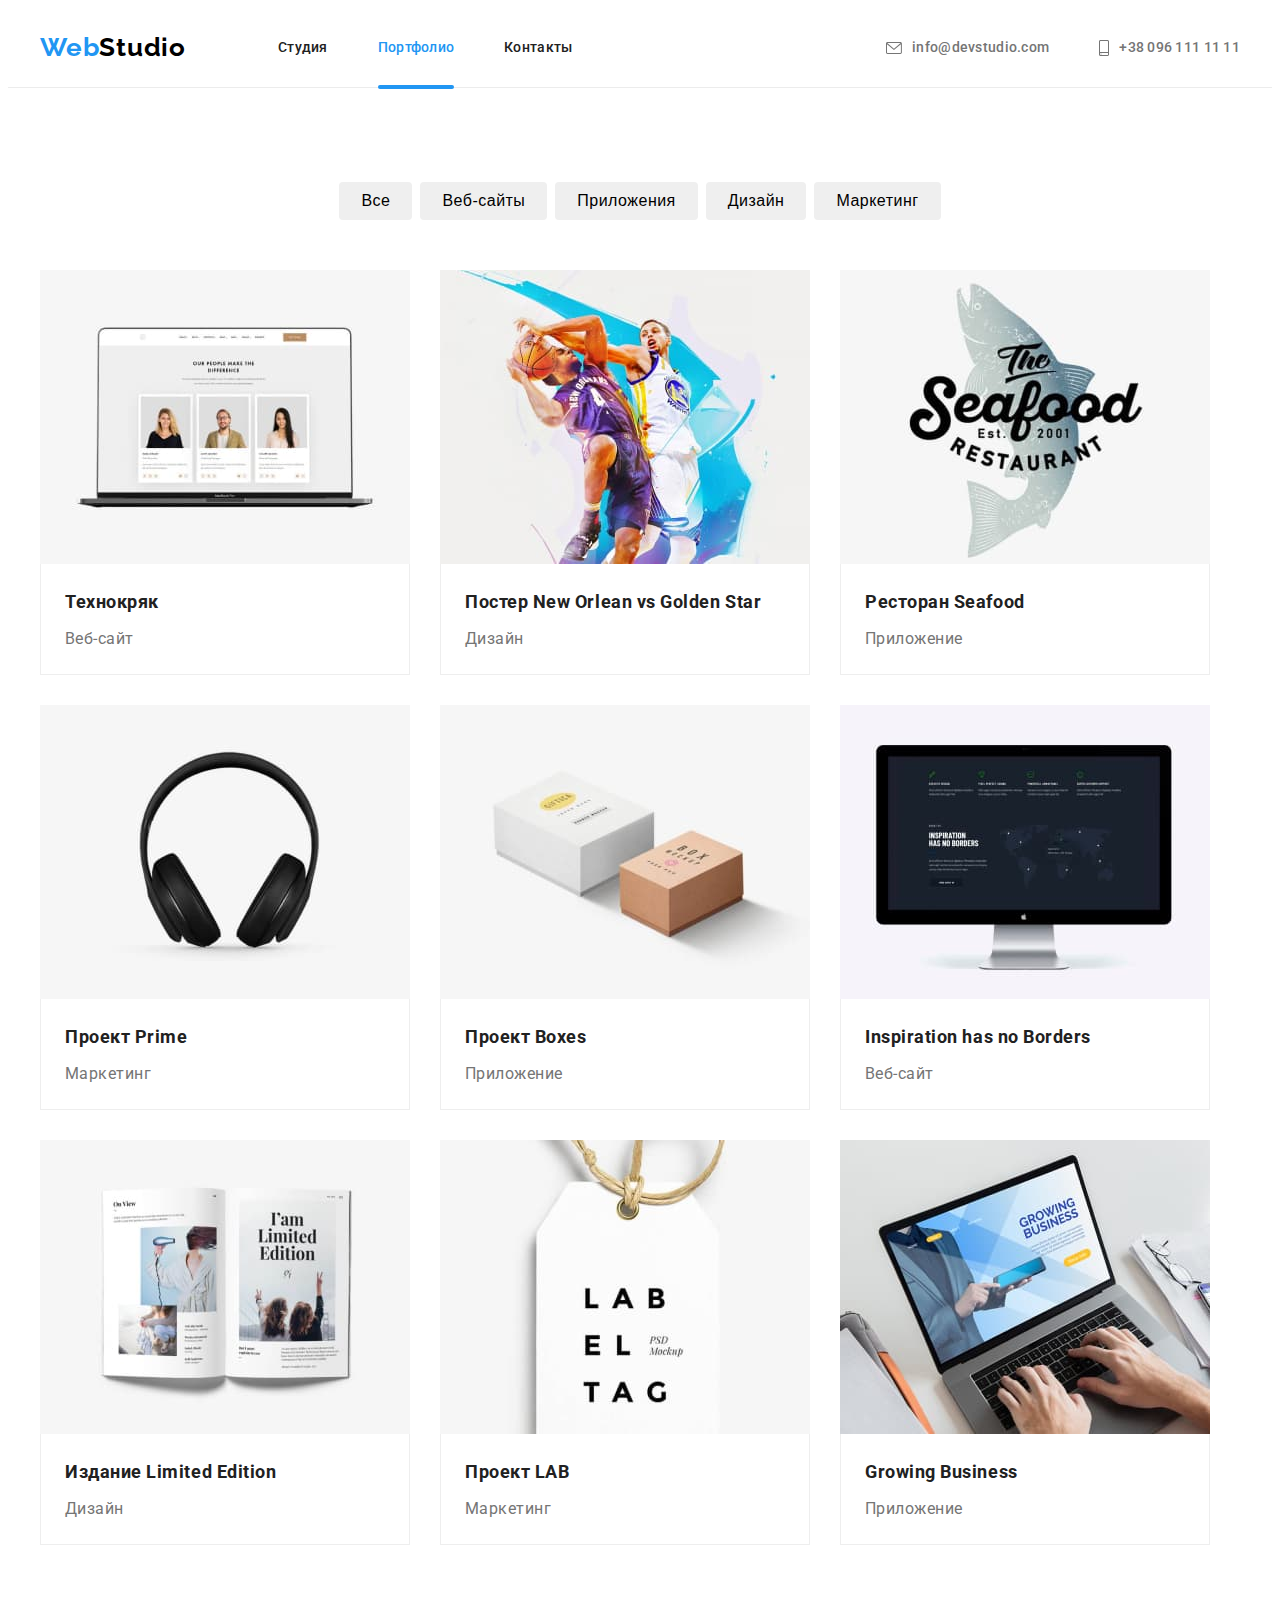
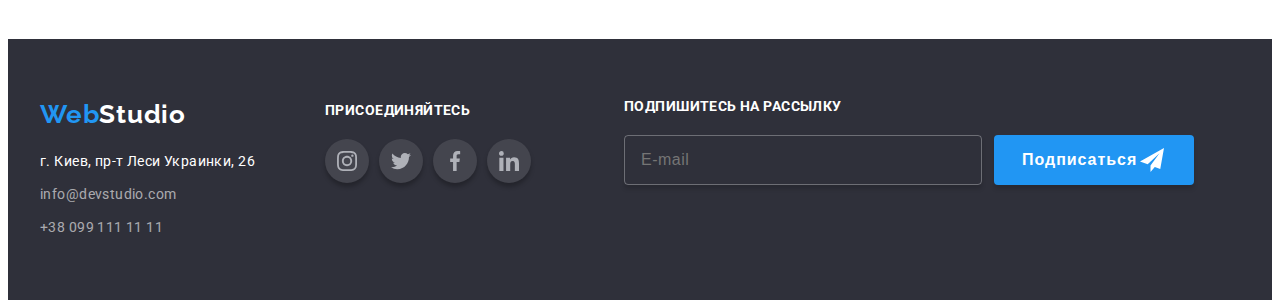
==== portfolio.html @ c4919b87 "copy all from 6 to 7 hw" ====
<!DOCTYPE html>
<html lang="ru">
  <head>
    <meta charset="UTF-8" />
    <meta http-equiv="X-UA-Compatible" content="IE=edge" />
    <meta name="viewport" content="width=device-width, initial-scale=1.0" />
    <title>Document</title>
    <!-- Подключение нормалайза -->
    <link
      rel="stylesheet"
      href="https://cdnjs.cloudflare.com/ajax/libs/modern-normalize/1.0.0/modern-normalize.min.css"
      integrity="sha512-ISS7cAi1PEhQ8jnbJpJZMd29NlhNj4AWYyLOSp2CE/CsHxTCu+r+t0D2yoJudVrd0/8fTVPUVDzY5Tvli75u/g=="
      crossorigin="anonymous"
    />
    <!-- Подключение шрифтов с гугла -->
    <link rel="preconnect" href="https://fonts.gstatic.com" />
    <link
      href="https://fonts.googleapis.com/css2?family=Raleway:wght@700&family=Roboto:wght@400;500;700;900&display=swap"
      rel="stylesheet"
    />
    <!-- подключаем свои стили -->
    <link rel="stylesheet" href="css/styles.css" />
  </head>
  <body>
    <!-- Шапка -->
    <header class="header">
      <!--Главная навигация-->
      <div class="main-navigation container no-padding">
        <nav class="main-nav">
          <a href="./index.html" class="logo nav-logo">
            Web<span class="accent-logo-top">Studio</span></a
          >
          <ul class="site-nav list">
            <li class="site-nav-item">
              <a href="./index.html" class="link">Студия</a>
            </li>
            <li class="site-nav-item">
              <a href="./portfolio.html" class="link current">Портфолио</a>
            </li>
            <li class="site-nav-item">
              <a href="" class="link">Контакты</a>
            </li>
          </ul>
        </nav>
        <!--Контакты-->
        <ul class="site-nav list contacts">
          <li class="site-nav-item">
            <a class="link" href="mailto:info@devstudio.com">
              <svg class="icon-contacts" width="16" height="12">
                <use href="./images/icons.svg#icon-envelope"></use>
              </svg>
              info@devstudio.com</a
            >
          </li>
          <li class="site-nav-item">
            <a class="link" href="tel:+380961111111">
              <svg class="icon-contacts" width="10" height="16">
                <use href="./images/icons.svg#icon-smartphone"></use>
              </svg>
              +38 096 111 11 11</a
            >
          </li>
        </ul>
      </div>
    </header>

    <!-- Main Портфолио -->
    <main>
      <section class="section">
        <div class="container">
          <h1 class="portfolio-title visually-hidden">Портфолио</h1>

          <!-- Кнопки фильтров -->
          <ul class="filters">
            <li class="filter-item">
              <button type="button" class="button">Все</button>
            </li>
            <li class="filter-item">
              <button type="button" class="button">Веб-сайты</button>
            </li>
            <li class="filter-item">
              <button type="button" class="button">Приложения</button>
            </li>
            <li class="filter-item">
              <button type="button" class="button">Дизайн</button>
            </li>
            <li class="filter-item">
              <button type="button" class="button">Маркетинг</button>
            </li>
          </ul>

          <!-- Плитки с карточками -->
          <ul class="cards">
            <!-- Карточка Технокряк -->
            <li class="card">
              <a class="card-link" href="">
                <div class="card-thumb">
                  <img
                    class="card-image"
                    src="./images/project01.jpg"
                    alt="Технокряк"
                    width="370"
                    height="294"
                  />
                  <div class="card-overlay">
                    <p class="card-overlay-text">
                      Технокряк это современная площадка распространения
                      коронавируса. Компании используют эту платформу для
                      цифрового шпионажа и атак на защищённые сервера
                      конкурентов.
                    </p>
                  </div>
                </div>
                <div class="card-blank">
                  <h2 class="card-name">Технокряк</h2>
                  <p class="card-text">Веб-сайт</p>
                </div>
              </a>
            </li>

            <!-- Карточка Постер New Orlean vs Golden Star -->
            <li class="card">
              <a class="card-link" href="">
                <div class="card-thumb">
                  <img
                    class="card-image"
                    src="./images/project02.jpg"
                    alt="Постер New Orlean vs Golden Star"
                    width="370"
                    height="294"
                  />
                  <div class="card-overlay">
                    <p class="card-overlay-text">
                      Технокряк это современная площадка распространения
                      коронавируса. Компании используют эту платформу для
                      цифрового шпионажа и атак на защищённые сервера
                      конкурентов.
                    </p>
                  </div>
                </div>
                <div class="card-blank">
                  <h2 class="card-name">Постер New Orlean vs Golden Star</h2>
                  <p class="card-text">Дизайн</p>
                </div>
              </a>
            </li>

            <!-- Карточка Ресторан Seafood -->
            <li class="card">
              <a class="card-link" href="">
                <div class="card-thumb">
                  <img
                    class="card-image"
                    src="./images/project03.jpg"
                    alt="Ресторан Seafood"
                    width="370"
                    height="294"
                  />
                  <div class="card-overlay">
                    <p class="card-overlay-text">
                      Технокряк это современная площадка распространения
                      коронавируса. Компании используют эту платформу для
                      цифрового шпионажа и атак на защищённые сервера
                      конкурентов.
                    </p>
                  </div>
                </div>
                <div class="card-blank">
                  <h2 class="card-name">Ресторан Seafood</h2>
                  <p class="card-text">Приложение</p>
                </div>
              </a>
            </li>

            <!-- Карточка Проект Prime -->
            <li class="card">
              <a class="card-link" href="">
                <div class="card-thumb">
                  <img
                    class="card-image"
                    src="./images/project04.jpg"
                    alt="Проект Prime"
                    width="370"
                    height="294"
                  />
                  <div class="card-overlay">
                    <p class="card-overlay-text">
                      Технокряк это современная площадка распространения
                      коронавируса. Компании используют эту платформу для
                      цифрового шпионажа и атак на защищённые сервера
                      конкурентов.
                    </p>
                  </div>
                </div>
                <div class="card-blank">
                  <h2 class="card-name">Проект Prime</h2>
                  <p class="card-text">Маркетинг</p>
                </div>
              </a>
            </li>

            <!-- Карточка Проект Boxes -->
            <li class="card">
              <a class="card-link" href="">
                <div class="card-thumb">
                  <img
                    class="card-image"
                    src="./images/project05.jpg"
                    alt="Проект Boxes"
                    width="370"
                    height="294"
                  />
                  <div class="card-overlay">
                    <p class="card-overlay-text">
                      Технокряк это современная площадка распространения
                      коронавируса. Компании используют эту платформу для
                      цифрового шпионажа и атак на защищённые сервера
                      конкурентов.
                    </p>
                  </div>
                </div>
                <div class="card-blank">
                  <h2 class="card-name">Проект Boxes</h2>
                  <p class="card-text">Приложение</p>
                </div>
              </a>
            </li>

            <!-- Карточка Надпись: У вдохновения нет границ -->
            <li class="card">
              <a class="card-link" href="">
                <div class="card-thumb">
                  <img
                    class="card-image"
                    src="./images/project06.jpg"
                    alt="Надпись: У вдохновения нет границ"
                    width="370"
                    height="294"
                  />
                  <div class="card-overlay">
                    <p class="card-overlay-text">
                      Технокряк это современная площадка распространения
                      коронавируса. Компании используют эту платформу для
                      цифрового шпионажа и атак на защищённые сервера
                      конкурентов.
                    </p>
                  </div>
                </div>
                <div class="card-blank">
                  <h2 class="card-name">Inspiration has no Borders</h2>
                  <p class="card-text">Веб-сайт</p>
                </div>
              </a>
            </li>

            <!-- Карточка Издание Limited Edition -->
            <li class="card">
              <a class="card-link" href="">
                <div class="card-thumb">
                  <img
                    class="card-image"
                    src="./images/project07.jpg"
                    alt="Издание Limited Edition"
                    width="370"
                    height="294"
                  />
                  <div class="card-overlay">
                    <p class="card-overlay-text">
                      Технокряк это современная площадка распространения
                      коронавируса. Компании используют эту платформу для
                      цифрового шпионажа и атак на защищённые сервера
                      конкурентов.
                    </p>
                  </div>
                </div>
                <div class="card-blank">
                  <h2 class="card-name">Издание Limited Edition</h2>
                  <p class="card-text">Дизайн</p>
                </div>
              </a>
            </li>

            <!-- Карточка Проект LAB -->
            <li class="card">
              <a class="card-link" href="">
                <div class="card-thumb">
                  <img
                    class="card-image"
                    src="./images/project08.jpg"
                    alt="Проект LAB"
                    width="370"
                    height="294"
                  />
                  <div class="card-overlay">
                    <p class="card-overlay-text">
                      Технокряк это современная площадка распространения
                      коронавируса. Компании используют эту платформу для
                      цифрового шпионажа и атак на защищённые сервера
                      конкурентов.
                    </p>
                  </div>
                </div>
                <div class="card-blank">
                  <h2 class="card-name">Проект LAB</h2>
                  <p class="card-text">Маркетинг</p>
                </div>
              </a>
            </li>

            <!-- Карточка Надпись: Растущий бизнес -->
            <li class="card">
              <a class="card-link" href="">
                <div class="card-thumb">
                  <img
                    class="card-image"
                    src="./images/project09.jpg"
                    alt="Надпись: Растущий бизнес"
                    width="370"
                    height="294"
                  />
                  <div class="card-overlay">
                    <p class="card-overlay-text">
                      Технокряк это современная площадка распространения
                      коронавируса. Компании используют эту платформу для
                      цифрового шпионажа и атак на защищённые сервера
                      конкурентов.
                    </p>
                  </div>
                </div>
                <div class="card-blank">
                  <h2 class="card-name">Growing Business</h2>
                  <p class="card-text">Приложение</p>
                </div>
              </a>
            </li>
          </ul>
        </div>
      </section>
    </main>

    <!--Подвал-->
    <footer class="footer">
      <div class="footer-container container">
        <!-- Левая часть футера -->
        <div class="address-container">
          <a class="logo footer-logo" href="./index.html">
            Web<span class="accent-logo-bot">Studio</span></a
          >
          <address class="address">
            <p class="address-text">г. Киев, пр-т Леси Украинки, 26</p>
            <ul class="address-nav list">
              <li class="address-nav-item">
                <a class="link" href="mailto:info@devstudio.com"
                  >info@devstudio.com</a
                >
              </li>
              <li class="address-nav-item">
                <a class="link" href="tel:+380991111111">+38 099 111 11 11</a>
              </li>
            </ul>
          </address>
        </div>

        <!-- Присоеденийтесь -->
        <div class="join-container">
          <b class="join-text">присоединяйтесь</b>
          <ul class="join-list">
            <li class="join-item list">
              <a class="join-link link" href="#instagram">
                <svg class="icon-join" width="20" height="20">
                  <use href="./images/icons.svg#icon-instagram"></use>
                </svg>
              </a>
            </li>
            <li class="join-item list">
              <a class="join-link link" href="#twitter">
                <svg class="icon-join" width="20" height="20">
                  <use href="./images/icons.svg#icon-twitter"></use>
                </svg>
              </a>
            </li>
            <li class="join-item list">
              <a class="join-link link" href="#facebook">
                <svg class="icon-join" width="20" height="20">
                  <use href="./images/icons.svg#icon-facebook"></use>
                </svg>
              </a>
            </li>
            <li class="join-item list">
              <a class="join-link link" href="#linkedin">
                <svg class="icon-join" width="20" height="20">
                  <use href="./images/icons.svg#icon-linkedin"></use>
                </svg>
              </a>
            </li>
          </ul>
        </div>

        <!-- Правая часть футера -->
        <div class="subscription-container">
          <!-- <p class="subscription-text">Подпишитесь на рассылку</p> -->
          <form class="subscription-form" action="#" autocomplete="off">
            <label for="mail" class="subscription-label"
              >Подпишитесь на рассылку</label
            >
            <input
              class="subscription-input"
              type="email"
              name="mail"
              id="mail"
              placeholder="E-mail"
              required
            />
            <button class="button subscription-button" type="submit">
              Подписаться
              <svg class="icon-send" width="24" height="24">
                <use href="./images/icons.svg#icon-send"></use>
              </svg>
            </button>
          </form>
        </div>
      </div>
    </footer>

    <!-- Java Scripts -->
    <script src="./js/modal.js"></script>
  </body>
</html>
---- css/styles.css ----
/* ============================== Правила ============================== */
:root {
  --header-color: #ececec;
  --footer-color: #2f303a;
  --primary-text-color: #757575;
  --secondary-text-color: #212121;
  --third-text-color: #ffffff;
  --button-white-color: #eeeeee;
  /* Borders */
  --card-border-color: #eeeeee;
  --modal-border-color: rgba(0, 0, 0, 0.1);
  /* Accents */
  --main-accent-color: #2196f3;
  --secondary-accent-color: #188ce8;
  /* BackGrounds */
  --primary-bg-color: #e5e5e5;
  --secondary-bg-color: #f5f4fa;
  --banner-bg-color: #c4c4c4;
  --social-bg-color: rgba(255, 255, 255, 0.1);
  --card-bg-color: rgba(47, 48, 58, 0.8);
  --card-portfolio-bg-color: rgba(33, 150, 243, 0.9);
  --backdrop-color: rgba(0, 0, 0, 0.2);
  /* Named Colors */
  --black-color: #000000;
  --address-color: rgba(255, 255, 255, 0.6);
  --primary-icon-color: #afb1b8;
  /* Gradient Colors */
  --start-color: rgba(47, 48, 58, 0.4);
  --end-color: rgba(47, 48, 58, 0.4);
  /* Shadow Colors */
  --shadow-primary: 0px 3px 1px rgba(0, 0, 0, 0.1),
    0px 1px 2px rgba(0, 0, 0, 0.08), 0px 2px 2px rgba(0, 0, 0, 0.12);
  --shadow-secondary: 0px 1px 3px rgba(0, 0, 0, 0.12),
    0px 1px 1px rgba(0, 0, 0, 0.14), 0px 2px 1px rgba(0, 0, 0, 0.2);
  --shadow-third: 0px 4px 4px rgba(0, 0, 0, 0.25);
}

/* ============================== HTML ============================== */

.header {
  padding-top: 24px;
  padding-bottom: 24px;
  border-bottom: 1px solid var(--header-color);
}

.footer {
  background-color: var(--footer-color);
}

/* Скрыть заголовок */
.visually-hidden {
  position: absolute;
  width: 1px;
  height: 1px;
  margin: -1px;
  border: 0;
  padding: 0;

  white-space: nowrap;
  clip-path: inset(100%);
  clip: rect(0 0 0 0);
  overflow: hidden;
}
/* ============================== INDEX START ============================== */
/* ============================== Body ============================== */
/* ====================== Правила для всей страницы ====================== */
body {
  color: var(--primary-text-color);

  font-family: 'roboto', sans-serif;
  font-weight: 400;
  font-size: 14px;
  line-height: 1.71;
  letter-spacing: 0.03em;
}

/* Картинки: делаем блоковыми + убирает пространство под картинкой */
img {
  display: block;
  max-width: 100%;
  height: auto;
}

/* убираем подчеркивание и убираем правый отступ у всех ссылок */
a {
  text-decoration: none;
  display: inline-block;
}

/* убираем точку, margin и padding y всех списках */
ul {
  list-style-type: none;
  margin: 0;
  padding: 0;
}

/* Контейнер секции Section */
.section {
  padding-top: 94px;
  padding-bottom: 94px;
}

/* Контейнер Div  */
.container {
  width: 1200px;
  margin: 0 auto;
  padding-left: 15px;
  padding-right: 15px;
}

/* Убрать вертикальный паддинг */
.container.no-padding {
  padding-top: 0;
  padding-bottom: 0;
}
/* =================================== HEADER START =================================== */
/* ============================== Главная навигация ============================== */
/* Контейнер главной навигации */
.main-navigation {
  display: flex;
  align-items: center;
}
/* <NAV> Контейнер Навигации по Страницам = Хедера */
.main-nav {
  display: flex;
  align-items: center;
}
/* <UL> Список Навигации по Страницам = Хедера */
.site-nav {
  display: flex;
  align-items: center;
}
/* <LI> Пункт навигации */
.site-nav-item {
  position: relative;
}
.site-nav-item:not(:last-child) {
  margin-right: 50px;
}
/*  Полоска Текущей Странички - Стаитическая */
.link.current::after {
  position: absolute;
  content: '';
  width: 100%;
  height: 4px;
  top: 49px;
  left: 0;

  border-radius: 2px;
  background: var(--main-accent-color);
}
/* <A> Логотип */
.logo {
  width: 145px;
  height: 31px;

  font-family: 'raleway', sans-serif;
  font-style: normal;
  font-weight: 700;
  font-size: 26px;
  line-height: 1.19;
  letter-spacing: 0.03em;

  color: var(--main-accent-color);
}
.nav-logo {
  margin-right: 93px;
}
/* <SPAN> Цвет Лого в Хедере*/
.accent-logo-top {
  color: #000000;
}
/* <UL> Список Контактов = Ховер/Фокус */
.site-nav.list:hover,
.site-nav.list:focus {
  color: var(--main-accent-color);
}
/* <A> Навигация по страницам */
.site-nav .link {
  font-weight: 500;
  font-size: 14px;
  line-height: 1.14;
  letter-spacing: 0.02em;

  color: var(--secondary-text-color);

  transition: color 250ms cubic-bezier(0.4, 0, 0.2, 1);
}
.site-nav .link:hover,
.site-nav .link:focus {
  color: var(--main-accent-color);
}
/* <CURRENT> Текущая Страница */
.site-nav .link.current {
  color: var(--main-accent-color);
}
/* ========== Контакты ========== */
.contacts {
  margin-left: auto;
}
/* <A> Ссылка в Контактах Хедера */
.contacts .link {
  display: flex;
  align-items: center;
  margin-left: auto;

  height: 16px;
  color: var(--primary-text-color);
}
/* <SVG> Контакты-иконки (Телефон и Конверт) */
.icon-contacts {
  fill: currentColor;
  margin-right: 10px;

  transform: rotateZ(0deg);

  transition: transform 1250ms cubic-bezier(0.4, 0, 0.2, 1);
}
/* <A:hover>--><SVG> Анимация иконок Конверта и Мобилки */
.link:hover .icon-contacts,
.link:focus .icon-contacts {
  transform: rotateZ(360deg);
}
/* =================================== HEADER END =================================== */
/* ============================== Баннер (Герой) START ============================== */
/* <SECTION> Контейнер ВСЕЙ Секции Герой */
.hero {
  max-width: 1600px;
  min-height: 600px;
  margin: 0 auto;
  padding-top: 200px;
  padding-bottom: 200px;
  background-image: linear-gradient(90deg, var(--start-color), var(--end-color)),
    url('../images/bg-hero.jpg');
  background-repeat: no-repeat;
  background-position: center;
  background-size: cover;
  text-align: center;
  background-color: var(--banner-bg-color);
  /* background: rgb(47, 48, 68); */
}
/* <H1> Заголовок Секции */
.hero-title {
  margin: 0 auto 30px;
  max-width: 696px;

  font-weight: 900;
  font-size: 44px;
  line-height: 1.36;
  letter-spacing: 0.06em;
  text-transform: uppercase;
  color: var(--third-text-color);
}
/* <BUTTON> Кнопка Секции Герой */
.hero-button {
  cursor: pointer;
  padding: 10px 32px;
  min-width: 200px;
  height: 50px;

  font-weight: 700;
  font-size: 16px;
  line-height: 1.87;
  letter-spacing: 0.06em;
  border-radius: 4px;
  border-color: transparent;
  color: var(--third-text-color);
  background-color: var(--main-accent-color);

  transition: color 250ms cubic-bezier(0.4, 0, 0.2, 1),
    background-color 250ms cubic-bezier(0.4, 0, 0.2, 1);
}
.hero-button:hover,
.hero-button:focus {
  color: var(--third-text-color);
  background-color: var(--secondary-accent-color);
}
/* ============================== Баннер (Герой) END ============================== */
/* ============================== Особенности START ============================== */
/* <SECTION> Контейнер ВСЕЙ секции "Особености" */
.features {
  padding-top: 94px;
}
/* <UL> Список Особеностей */
.features-list {
  display: flex;
}
/* <LI> Пункт Особености */
.features-item {
  width: 270px;
}
.features-item:not(:last-child) {
  margin-right: 30px;
}
/* <H3> Заголовок Особености */
.title {
  margin-top: 0;
  margin-bottom: 10px;

  color: var(--secondary-text-color);
  font-weight: 700;
  font-size: 14px;
  line-height: 1.14;
  text-transform: uppercase;
}
/* <P> Текст Особености */
.title-text {
  margin-top: 0;
  margin-bottom: 0;

  font-weight: 400;
  color: var(--primary-text-color);
}
/* <DIV> Контейнер иконок в списках */
.features-thumb {
  display: flex;
  align-items: center;
  justify-content: center;
  width: 100%;
  height: 120px;
  margin-bottom: 30px;
  border-radius: 4px;
  background-color: var(--secondary-bg-color);
}
/* <SVG> Иконки в списках */
.features-icon {
  fill: currentColor;
  width: 70px;
  height: 70px;
}
/* ============================== Особенности END ============================== */
/* ============================== Чем мы занимаемся START ============================== */
/* <SECTION> Контейнер ВСЕЙ секции */
.section.works {
  padding-top: 0;
}
/* <H2> Заголовок "Чем мы занимаемся" */
.section-title {
  margin-top: 0;
  margin-bottom: 50px;

  color: var(--secondary-text-color);
  font-weight: 700;
  font-size: 36px;
  line-height: 1.16;
  text-align: center;
}
/* <UL> Список Иконок */
.works-list {
  display: flex;
  justify-content: center;
  justify-content: space-between;
}
/*  =============== Карточки Оверлей START =============== */
/* <LI> Список иконок */
.works-item {
  position: relative;
}
/* <DIV> Контейнер для надписи поверх иконки */
.works-item-thumb {
  display: flex;
  align-items: center;
  justify-content: center;

  position: absolute;
  bottom: 0;
  left: 0;
  width: 100%;
  padding: 27px;

  background: var(--card-bg-color);
}
/* <P> Текст Оверлея */
.works-item-img-text {
  margin: 0;
  font-weight: 700;
  line-height: 1.14;
  text-transform: uppercase;
  color: var(--third-text-color);
}
/*  =============== Карточки Оверлей END ===============  */
/* ============================== Чем мы занимаемся END============================== */
/* ============================== Наша команда START ============================== */
/* <SECTION> Контейнер Всей секции Наша Команда */
.section.team {
  background-color: var(--secondary-bg-color);
}
/* <UL> Список Сотрудников Камнды */
.team-list {
  display: flex;
  color: var(--secondary-text-color);
}
/* <LI> Сотрудник Команды*/
.team-item:not(:last-child) {
  margin-right: 30px;
}
.team-item {
  padding-bottom: 30px;

  border-radius: 0px 0px 4px 4px;
  box-shadow: var(--shadow-primary);
  background: var(--third-text-color);
}
/* <DIV> Контейнер Низа карточки */
.team-list-title {
  padding: 30px 32px 16px 32px;
}
/* <H3> Название Сотрудника */
.team-list-name {
  margin-top: 0;
  margin-bottom: 10px;
  font-weight: 500;
  font-size: 16px;
  line-height: 1.18;
  text-align: center;
}
/* <P> Должность Сотрудника */
.team-list-job {
  margin: 0;

  font-weight: 400;
  font-size: 16px;
  line-height: 1.18;
  text-align: center;
  color: var(--primary-text-color);
}
/* =============== Список социальных сетей в карточках =============== */
/* <A> Ссылка Сотрудника Команды */
.team-link {
  display: flex;
  width: 44px;
  height: 44px;
  border-radius: 50%;
  justify-content: center;
  align-items: center;
  color: var(--primary-icon-color);

  transform: rotateZ(0deg);

  transition: color 250ms cubic-bezier(0.4, 0, 0.2, 1),
    background-color 250ms cubic-bezier(0.4, 0, 0.2, 1),
    transform 1250ms cubic-bezier(0.4, 0, 0.2, 1);
}
/* <UL> Список на соцмальные сети в карточке Сотрудника Команды */
.team-list-socials {
  display: flex;
  padding-right: 32px;
  padding-left: 32px;
}
.team-item-social:not(:last-child) {
  width: calc((100% - 3 * 10px) / 4);
  margin-right: 10px;
}
/* <SVG> Иконка соцмальные сети в карточке Сотрудника Команды */
.icon-team {
  fill: currentColor;
}
/* <A> Ссылка соцмальной сети в карточке Сотрудника Команды */
.team-link:hover,
.team-link:focus {
  color: var(--third-text-color);
  background-color: var(--main-accent-color);
  transform: rotateZ(360deg);
}
/* ============================== Наша команда END ============================== */
/* ============================== Постоянные клиенты START ============================== */
/* <UL> Список Клиентов */
.clients-list {
  display: flex;
}
/* <LI> Клиенты */
.client-item {
  width: calc((100% - 5 * 30px) / 6);
}
.client-item:not(:last-child) {
  margin-right: 30px;
}
/* <A> Размери ссылки для "Постоянные клиенты" */
.link-client {
  display: flex;
  justify-content: center;
  align-items: center;
  height: 92px;
  border: 1px solid var(--primary-icon-color);
  border-radius: 4px;
  color: var(--primary-icon-color);

  transform: rotateY(0deg);

  transition: color 250ms cubic-bezier(0.4, 0, 0.2, 1),
    border-color 250ms cubic-bezier(0.4, 0, 0.2, 1),
    transform 1000ms cubic-bezier(0.4, 0, 0.2, 1);
}
/* <A> Ховер и фокус на ссылку (иконку и рамку) */
.link-client:hover,
.link-client:focus {
  border-color: var(--main-accent-color);
  color: var(--main-accent-color);
  transform: rotateY(360deg);
}
/* <SVG> Иконки клиентов наследование цвета */
.icon-company {
  fill: currentColor;
}
/* ============================== Постоянные клиенты END ============================== */
/* ============================== INDEX END ============================== */

/* ============================== PORTFOLIO START ============================== */
/* <UL> Список фильтров */
.filters {
  display: flex;
  justify-content: center;
  margin-top: 0;
  margin-bottom: 50px;
}
/* <LI> Фильтры */
.filter-item:not(:last-child) {
  margin-right: 8px;
}
/* <Button> Кнопки фильтров */
.button {
  border: none;
  border-radius: 4px;
  height: 38px;
  padding: 6px 22px;

  cursor: pointer;
  font-weight: 500;
  font-size: 16px;
  line-height: 1.62;
  text-align: center;
  letter-spacing: 0.03em;
  color: var(--black-color);

  transition: color 250ms cubic-bezier(0.4, 0, 0.2, 1),
    background-color 250ms cubic-bezier(0.4, 0, 0.2, 1),
    box-shadow 250ms cubic-bezier(0.4, 0, 0.2, 1);
}
.button:hover,
.button:focus {
  color: var(--third-text-color);
  background-color: var(--main-accent-color);
  box-shadow: var(--shadow-primary);
}
/* ========== Плитки с карточками START ========== */
/* <UL> Список Карточек */
.cards {
  display: flex;
  flex-wrap: wrap;
  margin-left: -30px;
  margin-top: -30px;
}
/* <LI> Карточки */
.card {
  flex-basis: calc((100% - 90px) / 3);
  margin-top: 30px;
  margin-left: 30px;

  max-width: 370px;
}
/* <A> Ссылка Карточек */
.card-link {
  display: block;
  padding-top: 0;
  transition: box-shadow 250ms cubic-bezier(0.4, 0, 0.2, 1);
}

.card-link:hover,
.card-link:focus {
  box-shadow: var(--shadow-secondary);
}
/* ========== Плитки с карточками END ========== */
/* ========== Карточки - Оверлей с Текстом START ========== */
/* <DIV> Контейнер для иконки и оверлея */
.card-thumb {
  position: relative;
  overflow: hidden;
}
/* <DIV> Контейнер Оверлея */
.card-overlay {
  position: absolute;
  top: 0;
  left: 0;
  width: 100%;
  height: 100%;

  background: var(--card-portfolio-bg-color);

  opacity: 0;

  transform: translateY(100%);
  transition: transform 250ms cubic-bezier(0.4, 0, 0.2, 1),
    opacity 250ms cubic-bezier(0.4, 0, 0.2, 1);
}
.card-link:hover .card-overlay,
.card-link:focus .card-overlay {
  transform: translateY(0);
  opacity: 1;
}
/* <P> Текст Оверлея */
.card-overlay-text {
  margin: 0;
  padding: 63px 24px;
  font-size: 18px;
  line-height: 1.56;
  color: var(--third-text-color);
  overflow: auto;
}

/* ========== Карточки - Оверлей с Текстом END ========== */
/* ========== Портфолио карточки - надпись по верху START ========== */
/* <DIV> Контейнер Низа Карточки */
.card-blank {
  padding: 20px 24px;

  border-bottom: 1px solid var(--card-border-color);
  border-left: 1px solid var(--card-border-color);
  border-right: 1px solid var(--card-border-color);
}
/* <H2> Название Карточки */
.card-name {
  margin-top: 0;
  margin-bottom: 4px;

  font-weight: 700;
  font-size: 18px;
  line-height: 2;
  letter-spacing: 0.03em;
  color: var(--secondary-text-color);
}
/* <P> Описание карточки */
.card-text {
  margin-top: 0;
  margin-bottom: 0;

  font-size: 16px;
  line-height: 1.87;
  letter-spacing: 0.03em;
  color: var(--primary-text-color);
}
/* ============================== PORTFOLIO END ============================== */
/* ============================== Подвал Footer START ============================== */
/* <FOOTER> */
.footer {
  display: flex;
  padding-top: 60px;
  padding-bottom: 60px;
}
/* <DIV> Контейнер ОБЩИЙ в Футере */
.footer-container {
  display: flex;
}
/* <A> Ссылка Логотипа в Футере */
.footer-logo {
  margin-top: 0;
  margin-bottom: 20px;
}

/* =============== Левая часть футера ================= */
/* <DIV> Контейнер Левой Части Футера */
.address-container {
  align-items: center;
  margin-right: 70px;
}
/* <SPAN> Цвет Акцента Лого в Футере */
.accent-logo-bot {
  color: var(--third-text-color);
}
/* <ADDRESS> Контейнер Контактов */
.address {
  font-style: normal;
}
/* <P> Текст Местоположения */
.address-text {
  margin-top: 0;
  margin-bottom: 9px;

  color: var(--third-text-color);
  font-weight: 400;
  font-size: 14px;
  line-height: 1.71;
  letter-spacing: 0.03em;
}
/* <LI> Контакт Футера */
.address-nav-item {
  margin-top: 0;
}
.address-nav-item:not(:last-child) {
  margin-bottom: 9px;
}
/* <A> Ссылки Контактов Футера */
.address-nav .link {
  color: var(--address-color);
  font-weight: 400;
  font-size: 14px;
  line-height: 1.71;
  letter-spacing: 0.03em;
  transition: color 250ms cubic-bezier(0.4, 0, 0.2, 1);
}
.address-nav .link:hover,
.address-nav .link:focus {
  color: var(--main-accent-color);
}

/* ========== Присоеденийтесь ========== */
/* <DIV> Контейнер ВСЕГО Футера */
.join-container {
  align-items: center;
  margin-right: 93px;
}
/* <b> Текст "Присоеденяйтесь" */
.join-text {
  display: inline-block;
  margin-bottom: 20px;
  font-weight: 700;
  line-height: 1.14;
  text-transform: uppercase;

  color: var(--third-text-color);
}
/* <UL> Список социальных сетей */
.join-list {
  display: flex;
}
/* <Li> социальная сеть */
.join-item {
  border-radius: 50%;
  /* outline: 1px solid red; */
}
.join-item:not(:last-child) {
  margin-right: 10px;
}
/* <A> Список социальных сетей в футере */
.join-link {
  display: flex;
  width: 44px;
  height: 44px;
  border-radius: 50%;
  justify-content: center;
  align-items: center;
  color: var(--primary-icon-color);
  background-color: var(--social-bg-color);
  box-shadow: var(--shadow-third);

  transform: rotateZ(0deg);

  transition: color 250ms cubic-bezier(0.4, 0, 0.2, 1),
    background-color 250ms cubic-bezier(0.4, 0, 0.2, 1),
    transform 1250ms cubic-bezier(0.4, 0, 0.2, 1);
}

.join-link:hover,
.join-link:focus {
  color: var(--third-text-color);
  background-color: var(--main-accent-color);
  transform: rotateZ(-360deg);
}
/* <SVG> Иконка социальной сети */
.icon-join {
  fill: currentColor;
}
/* ================= Правая часть футера =============== */
/* <DIV> Контейнер правой части футера */
.subscription-container {
  align-items: center;
}
/* <Form> */
.subscription-form {
  display: flex;
  justify-content: center;
  flex-direction: column;
  align-items: flex-start;
  position: relative;
}
/* <Label> */
.subscription-label {
  margin-bottom: 20px;
  font-weight: 700;
  font-size: 14px;
  line-height: 1.14;
  text-transform: uppercase;

  color: var(--third-text-color);
}
/* <Input> Поле "подписаться" */
.subscription-input {
  display: flex;
  align-items: center;
  width: 358px;
  height: 50px;
  margin-right: 12px;
  padding: 15px 16px;

  font-size: 16px;
  line-height: 1.25;
  letter-spacing: 0.03em;

  color: rgba(255, 255, 255, 0.6);
  background-color: transparent;
  border: 1px solid rgba(255, 255, 255, 0.3);
  box-sizing: border-box;
  box-shadow: 0px 4px 4px rgba(0, 0, 0, 0.15);
  border-radius: 4px;

  outline: none;

  transition: border-color 250ms cubic-bezier(0.4, 0, 0.2, 1);
}
.subscription-input:focus {
  border-color: var(--main-accent-color);
}
/* <Button> Кнопка "принятия спама" */
.subscription-button {
  position: absolute;
  bottom: 0;
  right: -200px;

  display: flex;
  align-items: center;
  justify-content: left;

  overflow: hidden;
  width: 200px;
  height: 50px;
  margin-bottom: 0;
  padding: 10px 28px;
  border: 0em;

  font-weight: 700;
  line-height: 1.87;
  letter-spacing: 0.06em;

  color: var(--third-text-color);
  background-color: var(--main-accent-color);
  box-shadow: 0px 4px 4px rgba(0, 0, 0, 0.15);

  transition: background-color 250ms cubic-bezier(0.4, 0, 0.2, 1);
}
.subscription-button:hover,
.subscription-button:focus {
  background-color: var(--secondary-accent-color);
}
/* <SVG & Use> Иконка */
.icon-send {
  position: absolute;
  right: 15%;
  top: 50%;
  fill: currentColor;

  transform: translateY(-50%);

  transition: transform 1250ms cubic-bezier(0.4, 0, 0.2, 1);
}
/* TEST */
.subscription-button:hover .icon-send,
.subscription-button:focus .icon-send {
  transform: translateY(-50%) rotateX(180deg);
}
/* ============================== Подвал Footer END ============================== */
/* ============================== Modal Window START ==============================  */
/* <DIV> Бэкдроп - задний фон */
.backdrop {
  z-index: 1000;
  position: fixed;
  top: 0;
  left: 0;
  width: 100%;
  height: 100%;
  background-color: var(--backdrop-color);

  opacity: 1;

  transition: opacity 250ms cubic-bezier(0.4, 0, 0.2, 1),
    visibility 250ms cubic-bezier(0.4, 0, 0.2, 1);
}
/* Не видимый фон */
.backdrop.is-hidden {
  opacity: 0;
  visibility: hidden;
  pointer-events: none;
}
.backdrop.is-hidden .modal {
  transform: translate(-50%, -50%) scale(1.1);
}
/* <DIV> Модальное окно */
.modal {
  position: absolute;
  top: 50%;
  left: 50%;

  min-height: 581px;
  min-width: 528px;

  border-radius: 4px;
  background-color: var(--third-text-color);

  transform: translate(-50%, -50%) scale(1);

  transition: transform 250ms cubic-bezier(0.4, 0, 0.2, 1);
}

/* ===== Форма модального окна ===== */
/* <Form> Форма */
.form {
  display: flex;
  flex-direction: column;
  justify-content: center;
  align-items: center;
  position: relative;

  padding: 40px;
}
/* <P> Заголовок формы */
.description {
  margin-bottom: 30px;
  margin-top: 0;

  font-weight: 700;
  font-size: 20px;
  line-height: 1.15;
  text-align: center;
  color: var(--secondary-text-color);
}
/* <Label> Контейнер поля ввода */
.form-field {
  position: relative;
  width: 100%;
}
.form-field:not(:last-child) {
  margin-bottom: 28px;
}
/* <Input> Поле ввода*/
.form-input {
  width: 100%;
  height: 40px;
  padding: 12px 12px 12px 42px;

  color: var(--primary-text-color);

  box-sizing: border-box;
  border: 1px solid rgba(33, 33, 33, 0.2);
  border-radius: 4px;
  box-shadow: 0px 4px 4px rgba(0, 0, 0, 0.15);

  transition: border 250ms cubic-bezier(0.4, 0, 0.2, 1);

  outline: none;
}
/* <Input> Анимация рамки при фокусе */
.form-field:focus-within > .form-input {
  border: 1px solid var(--main-accent-color);
}
/* <Span> Описание поля */
.form-label {
  position: absolute;
  top: 50%;
  left: 9%;

  font-size: 12px;
  line-height: 1.16;
  letter-spacing: 0.01em;
  color: var(--primary-text-color);

  transform: translate(0, -50%);
  transition: transform 250ms linear, color 250ms cubic-bezier(0.4, 0, 0.2, 1);
}
/* <Span> Анимация текста при фокусе поля ввода */
.form-field:focus-within > .form-label,
.form-input:not(:placeholder-shown) + .form-label {
  color: var(--main-accent-color);
  transform: translateY(-40px) translateX(-40px);
}
/* <Textarea> Полле воода комментария */
.form-comment {
  resize: none;
  width: 100%;
  height: 120px;
  padding: 12px;

  box-sizing: border-box;
  border: 1px solid rgba(33, 33, 33, 0.2);
  border-radius: 4px;
  box-shadow: 0px 4px 4px rgba(0, 0, 0, 0.15);

  transition: color 250ms cubic-bezier(0.4, 0, 0.2, 1),
    border-color 250ms cubic-bezier(0.4, 0, 0.2, 1);

  outline: none;
}
.form-field:focus-within .form-comment {
  color: var(--secondary-text-color);
  border-color: var(--main-accent-color);
}
.form-comment::placeholder {
  color: rgba(117, 117, 117, 0.5);
}
/* <Span> Описание поля коментария */
.form-label-comment {
  position: absolute;
  top: -15%;
  left: 0;

  font-size: 12px;
  line-height: 1.16;
  letter-spacing: 0.01em;
  color: var(--primary-text-color);

  transition: transform 1000ms cubic-bezier(0.4, 0, 0.2, 1),
    color 250ms cubic-bezier(0.4, 0, 0.2, 1);
}
/* <Span> Текст Коментария */
.form-field:focus-within > .form-label-comment,
.form-input:not(:placeholder-shown) + .form-label-comment {
  color: var(--main-accent-color);
  transform: translateX(225%);
}
/* =======================test============================= */
.form-input::placeholder {
  color: transparent;
  transition: color 250ms cubic-bezier(0.4, 0, 0.2, 1);
}
.form-field:focus-within .form-input::placeholder {
  color: rgba(117, 117, 117, 0.5);
}
/* =======================test============================= */
/* <Label> Условия договора */
.form-policy {
  display: flex;
  align-items: center;
  margin-bottom: 30px;
}
/* <Input> Скртыть стандарртный чекбокс */
.checkbox {
  position: absolute;
  width: 1px;
  height: 1px;
  margin: -1px;
  border: 0;
  padding: 0;
  clip: rect(0 0 0 0);
  overflow: hidden;
}
/* <Span> Иконка-чекбокс */
.icon-checkbox {
  display: inline-block;
  width: 16px;
  height: 16px;
  margin-right: 8px;
  border: 2px solid #2a2a2a;
  border-radius: 4px;
  cursor: pointer;
}

/* <Span> Текст */
.checkbox-policy {
  font-size: 14px;
  line-height: 1.71;

  color: var(--primary-text-color);
}
/* <Icon-checkbox> Заменят чекбокс на иконку при клике */
.checkbox:checked + .icon-checkbox {
  border-color: transparent;
  background-color: var(--main-accent-color);
  background-image: url(../images/icon-check.svg);
  background-size: contain;
  background-origin: border-box;
}
/* <Icon-checkbox> Фокус на чекбос (Таб) */
.checkbox:focus + .icon-checkbox {
  border-color: var(--main-accent-color);
}
/* <SVG> form-icon */
.form-icon {
  position: absolute;
  display: inline-block;
  top: 50%;
  left: 3%;

  transform: translateY(-50%);

  transition: fill 250ms cubic-bezier(0.4, 0, 0.2, 1);
}
.form-field:focus-within > .form-icon {
  fill: var(--main-accent-color);
}
/* <a> Ссылка "Условия договора" */
.checkbox-link {
  color: var(--main-accent-color);
  text-decoration: underline;
  outline: none;
}
.checkbox-link:focus {
  outline: 1px solid var(--main-accent-color);
}
/* <Div> Контейнер кнопки отправить Форму */
.button-submit {
  display: flex;
  justify-content: center;
}
/* <Button> Кнопка Отправить форму */
.button-submit .submit-button {
  box-shadow: 0px 4px 4px rgba(0, 0, 0, 0.15);
}

/* Кнопки Закрыть Модальное Окно */
/* <Button> Кнопка закрыть */
.modal-close {
  position: fixed;
  display: flex;
  align-items: center;
  justify-content: center;
  top: 2%;
  right: 2%;
  width: 30px;
  height: 30px;

  background-color: var(--third-text-color);
  border-radius: 50%;
  border: 1px solid var(--modal-border-color);

  cursor: pointer;

  transform: rotateZ(0deg);
  transition: transform 1000ms cubic-bezier(0.4, 0, 0.2, 1),
    color 250ms cubic-bezier(0.4, 0, 0.2, 1) 500ms;
}
.modal-close:hover,
.modal-close:focus {
  transform: rotateZ(360deg);
  color: var(--main-accent-color);
}
.icon-modal-close {
  fill: currentColor;
}
/* ============================== Modal Window END ==============================  */
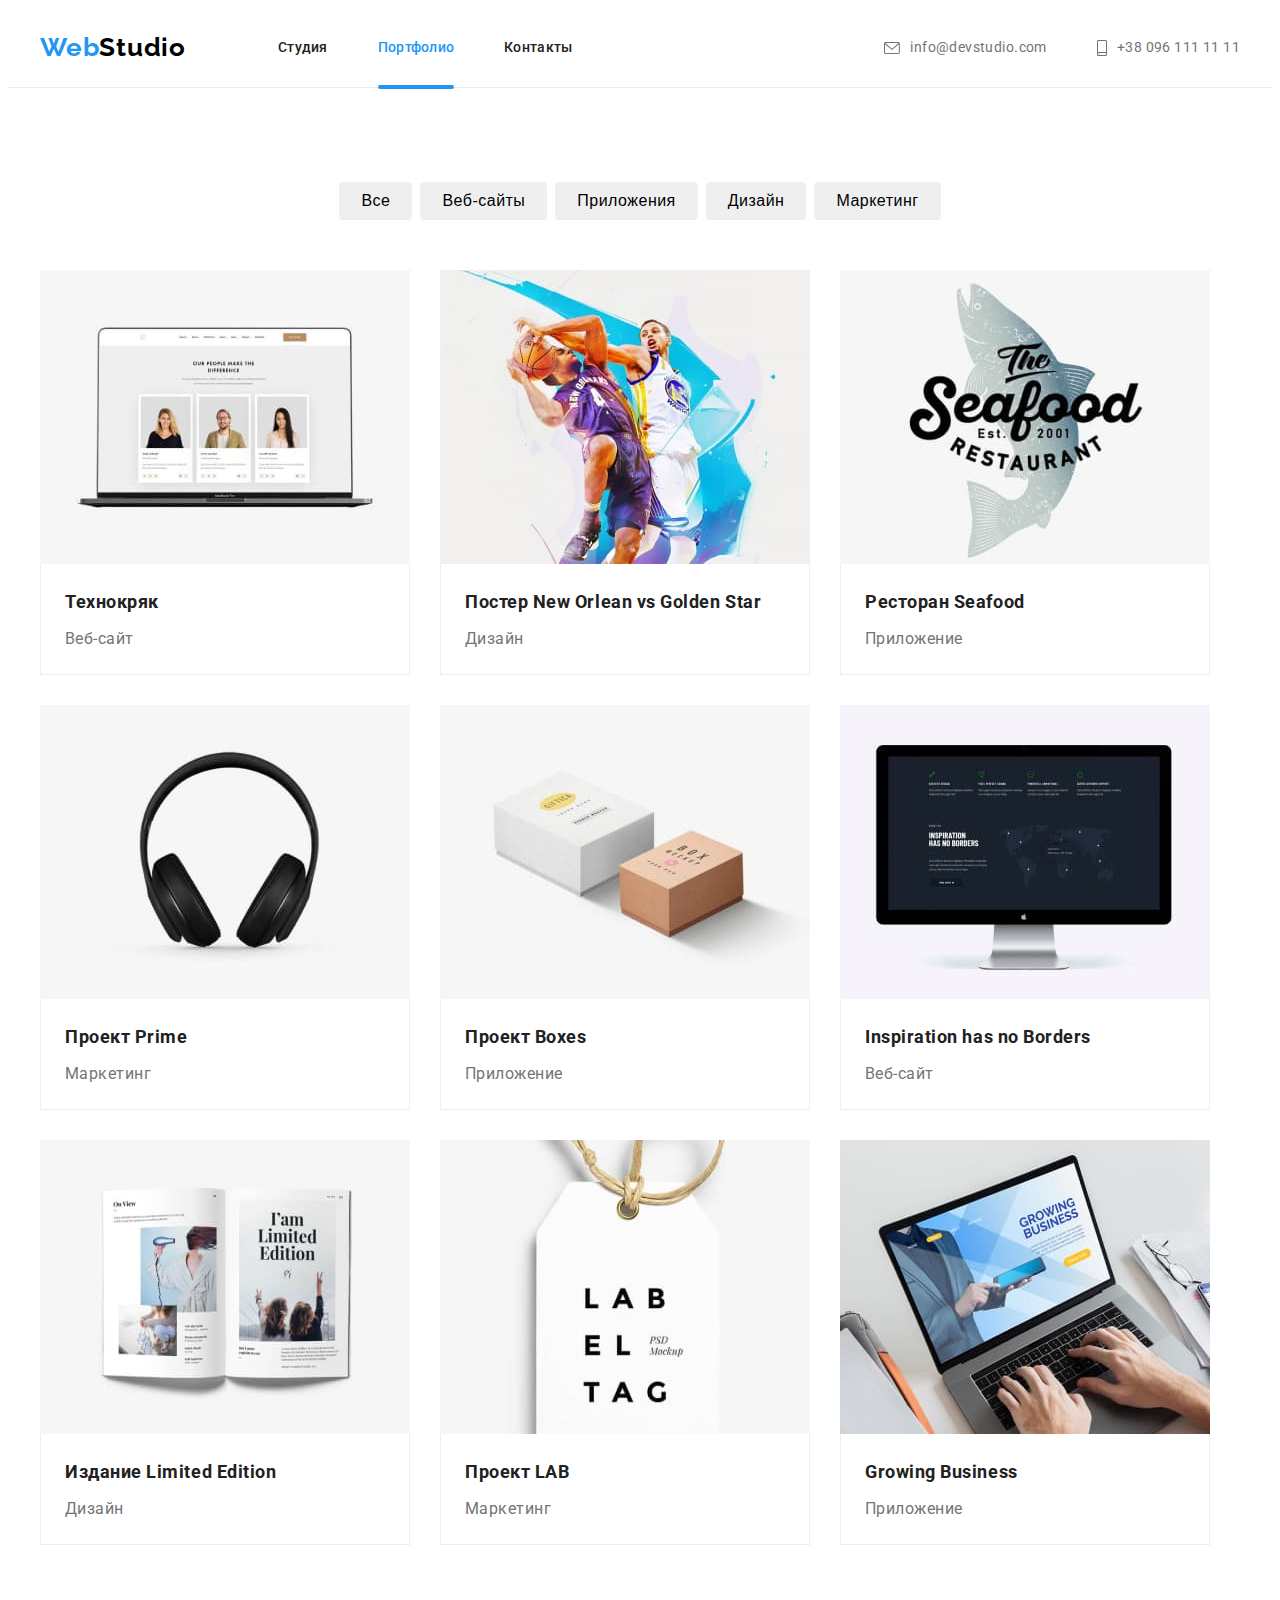
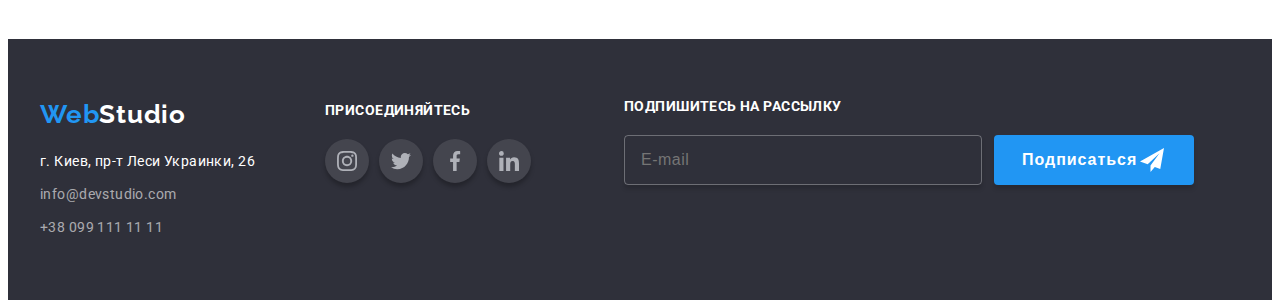
==== commit ef6b5f14: "fixed BEM names" ====
--- a/portfolio.html
+++ b/portfolio.html
@@ -5,12 +5,12 @@
     <meta http-equiv="X-UA-Compatible" content="IE=edge" />
     <meta name="viewport" content="width=device-width, initial-scale=1.0" />
     <title>Document</title>
-    <!-- Подключение нормалайза -->
     <link
       rel="stylesheet"
       href="https://cdnjs.cloudflare.com/ajax/libs/modern-normalize/1.0.0/modern-normalize.min.css"
       integrity="sha512-ISS7cAi1PEhQ8jnbJpJZMd29NlhNj4AWYyLOSp2CE/CsHxTCu+r+t0D2yoJudVrd0/8fTVPUVDzY5Tvli75u/g=="
       crossorigin="anonymous"
+      referrerpolicy="no-referrer"
     />
     <!-- Подключение шрифтов с гугла -->
     <link rel="preconnect" href="https://fonts.gstatic.com" />
@@ -18,43 +18,45 @@
       href="https://fonts.googleapis.com/css2?family=Raleway:wght@700&family=Roboto:wght@400;500;700;900&display=swap"
       rel="stylesheet"
     />
-    <!-- подключаем свои стили -->
-    <link rel="stylesheet" href="css/styles.css" />
+    <!-- подключаем свои стили [ SCSS ] -->
+    <link rel="stylesheet" href="./css/portfolio.min.css" />
+    <!-- подключаем свои стили [ CSS ] -->
+    <!-- <link rel="stylesheet" href="./css/styles.css" /> -->
   </head>
   <body>
     <!-- Шапка -->
     <header class="header">
       <!--Главная навигация-->
-      <div class="main-navigation container no-padding">
+      <div class="header__container container">
         <nav class="main-nav">
-          <a href="./index.html" class="logo nav-logo">
-            Web<span class="accent-logo-top">Studio</span></a
+          <a href="./index.html" class="logo main-nav__logo">
+            Web<span class="main-nav__logo--black">Studio</span></a
           >
-          <ul class="site-nav list">
-            <li class="site-nav-item">
-              <a href="./index.html" class="link">Студия</a>
-            </li>
-            <li class="site-nav-item">
-              <a href="./portfolio.html" class="link current">Портфолио</a>
-            </li>
-            <li class="site-nav-item">
-              <a href="" class="link">Контакты</a>
+          <ul class="site-nav">
+            <li class="site-nav__item">
+              <a href="./index.html" class="site-nav__link link">Студия</a>
+            </li>
+            <li class="site-nav__item">
+              <a href="./portfolio.html" class="site-nav__link link current">Портфолио</a>
+            </li>
+            <li class="site-nav__item">
+              <a href="" class="site-nav__link link">Контакты</a>
             </li>
           </ul>
         </nav>
         <!--Контакты-->
-        <ul class="site-nav list contacts">
-          <li class="site-nav-item">
-            <a class="link" href="mailto:info@devstudio.com">
-              <svg class="icon-contacts" width="16" height="12">
+        <ul class="site-nav contacts">
+          <li class="contacts__item">
+            <a class="contacts__link link" href="mailto:info@devstudio.com">
+              <svg class="contacts__icon" width="16" height="12">
                 <use href="./images/icons.svg#icon-envelope"></use>
               </svg>
               info@devstudio.com</a
             >
           </li>
-          <li class="site-nav-item">
-            <a class="link" href="tel:+380961111111">
-              <svg class="icon-contacts" width="10" height="16">
+          <li class="contacts__item">
+            <a class="contacts__link link" href="tel:+380961111111">
+              <svg class="contacts__icon" width="10" height="16">
                 <use href="./images/icons.svg#icon-smartphone"></use>
               </svg>
               +38 096 111 11 11</a
@@ -71,265 +73,265 @@
           <h1 class="portfolio-title visually-hidden">Портфолио</h1>
 
           <!-- Кнопки фильтров -->
-          <ul class="filters">
-            <li class="filter-item">
-              <button type="button" class="button">Все</button>
-            </li>
-            <li class="filter-item">
-              <button type="button" class="button">Веб-сайты</button>
-            </li>
-            <li class="filter-item">
-              <button type="button" class="button">Приложения</button>
-            </li>
-            <li class="filter-item">
-              <button type="button" class="button">Дизайн</button>
-            </li>
-            <li class="filter-item">
-              <button type="button" class="button">Маркетинг</button>
+          <ul class="filter">
+            <li class="filter__item">
+              <button type="button" class="filter-button">Все</button>
+            </li>
+            <li class="filter__item">
+              <button type="button" class="filter-button">Веб-сайты</button>
+            </li>
+            <li class="filter__item">
+              <button type="button" class="filter-button">Приложения</button>
+            </li>
+            <li class="filter__item">
+              <button type="button" class="filter-button">Дизайн</button>
+            </li>
+            <li class="filter__item">
+              <button type="button" class="filter-button">Маркетинг</button>
             </li>
           </ul>
 
           <!-- Плитки с карточками -->
-          <ul class="cards">
+          <ul class="card-list">
             <!-- Карточка Технокряк -->
-            <li class="card">
-              <a class="card-link" href="">
-                <div class="card-thumb">
-                  <img
-                    class="card-image"
+            <li class="card-list__item">
+              <a class="card-list__link" href="">
+                <div class="card-list__thumb">
+                  <img
+                    class="card-list__image"
                     src="./images/project01.jpg"
                     alt="Технокряк"
                     width="370"
                     height="294"
                   />
-                  <div class="card-overlay">
-                    <p class="card-overlay-text">
-                      Технокряк это современная площадка распространения
-                      коронавируса. Компании используют эту платформу для
-                      цифрового шпионажа и атак на защищённые сервера
-                      конкурентов.
-                    </p>
-                  </div>
-                </div>
-                <div class="card-blank">
-                  <h2 class="card-name">Технокряк</h2>
-                  <p class="card-text">Веб-сайт</p>
+                  <div class="card-list__overlay">
+                    <p class="card-list__overlay-text">
+                      Технокряк это современная площадка распространения
+                      коронавируса. Компании используют эту платформу для
+                      цифрового шпионажа и атак на защищённые сервера
+                      конкурентов.
+                    </p>
+                  </div>
+                </div>
+                <div class="card-list__blank">
+                  <h2 class="card-list__name">Технокряк</h2>
+                  <p class="card-list__text">Веб-сайт</p>
                 </div>
               </a>
             </li>
 
             <!-- Карточка Постер New Orlean vs Golden Star -->
-            <li class="card">
-              <a class="card-link" href="">
-                <div class="card-thumb">
-                  <img
-                    class="card-image"
+            <li class="card-list__item">
+              <a class="card-list__link" href="">
+                <div class="card-list__thumb">
+                  <img
+                    class="card-list__image"
                     src="./images/project02.jpg"
                     alt="Постер New Orlean vs Golden Star"
                     width="370"
                     height="294"
                   />
-                  <div class="card-overlay">
-                    <p class="card-overlay-text">
-                      Технокряк это современная площадка распространения
-                      коронавируса. Компании используют эту платформу для
-                      цифрового шпионажа и атак на защищённые сервера
-                      конкурентов.
-                    </p>
-                  </div>
-                </div>
-                <div class="card-blank">
-                  <h2 class="card-name">Постер New Orlean vs Golden Star</h2>
-                  <p class="card-text">Дизайн</p>
+                  <div class="card-list__overlay">
+                    <p class="card-list__overlay-text">
+                      Технокряк это современная площадка распространения
+                      коронавируса. Компании используют эту платформу для
+                      цифрового шпионажа и атак на защищённые сервера
+                      конкурентов.
+                    </p>
+                  </div>
+                </div>
+                <div class="card-list__blank">
+                  <h2 class="card-list__name">Постер New Orlean vs Golden Star</h2>
+                  <p class="card-list__text">Дизайн</p>
                 </div>
               </a>
             </li>
 
             <!-- Карточка Ресторан Seafood -->
-            <li class="card">
-              <a class="card-link" href="">
-                <div class="card-thumb">
-                  <img
-                    class="card-image"
+            <li class="card-list__item">
+              <a class="card-list__link" href="">
+                <div class="card-list__thumb">
+                  <img
+                    class="card-list__image"
                     src="./images/project03.jpg"
                     alt="Ресторан Seafood"
                     width="370"
                     height="294"
                   />
-                  <div class="card-overlay">
-                    <p class="card-overlay-text">
-                      Технокряк это современная площадка распространения
-                      коронавируса. Компании используют эту платформу для
-                      цифрового шпионажа и атак на защищённые сервера
-                      конкурентов.
-                    </p>
-                  </div>
-                </div>
-                <div class="card-blank">
-                  <h2 class="card-name">Ресторан Seafood</h2>
-                  <p class="card-text">Приложение</p>
+                  <div class="card-list__overlay">
+                    <p class="card-list__overlay-text">
+                      Технокряк это современная площадка распространения
+                      коронавируса. Компании используют эту платформу для
+                      цифрового шпионажа и атак на защищённые сервера
+                      конкурентов.
+                    </p>
+                  </div>
+                </div>
+                <div class="card-list__blank">
+                  <h2 class="card-list__name">Ресторан Seafood</h2>
+                  <p class="card-list__text">Приложение</p>
                 </div>
               </a>
             </li>
 
             <!-- Карточка Проект Prime -->
-            <li class="card">
-              <a class="card-link" href="">
-                <div class="card-thumb">
-                  <img
-                    class="card-image"
+            <li class="card-list__item">
+              <a class="card-list__link" href="">
+                <div class="card-list__thumb">
+                  <img
+                    class="card-list__image"
                     src="./images/project04.jpg"
                     alt="Проект Prime"
                     width="370"
                     height="294"
                   />
-                  <div class="card-overlay">
-                    <p class="card-overlay-text">
-                      Технокряк это современная площадка распространения
-                      коронавируса. Компании используют эту платформу для
-                      цифрового шпионажа и атак на защищённые сервера
-                      конкурентов.
-                    </p>
-                  </div>
-                </div>
-                <div class="card-blank">
-                  <h2 class="card-name">Проект Prime</h2>
-                  <p class="card-text">Маркетинг</p>
+                  <div class="card-list__overlay">
+                    <p class="card-list__overlay-text">
+                      Технокряк это современная площадка распространения
+                      коронавируса. Компании используют эту платформу для
+                      цифрового шпионажа и атак на защищённые сервера
+                      конкурентов.
+                    </p>
+                  </div>
+                </div>
+                <div class="card-list__blank">
+                  <h2 class="card-list__name">Проект Prime</h2>
+                  <p class="card-list__text">Маркетинг</p>
                 </div>
               </a>
             </li>
 
             <!-- Карточка Проект Boxes -->
-            <li class="card">
-              <a class="card-link" href="">
-                <div class="card-thumb">
-                  <img
-                    class="card-image"
+            <li class="card-list__item">
+              <a class="card-list__link" href="">
+                <div class="card-list__thumb">
+                  <img
+                    class="card-list__image"
                     src="./images/project05.jpg"
                     alt="Проект Boxes"
                     width="370"
                     height="294"
                   />
-                  <div class="card-overlay">
-                    <p class="card-overlay-text">
-                      Технокряк это современная площадка распространения
-                      коронавируса. Компании используют эту платформу для
-                      цифрового шпионажа и атак на защищённые сервера
-                      конкурентов.
-                    </p>
-                  </div>
-                </div>
-                <div class="card-blank">
-                  <h2 class="card-name">Проект Boxes</h2>
-                  <p class="card-text">Приложение</p>
+                  <div class="card-list__overlay">
+                    <p class="card-list__overlay-text">
+                      Технокряк это современная площадка распространения
+                      коронавируса. Компании используют эту платформу для
+                      цифрового шпионажа и атак на защищённые сервера
+                      конкурентов.
+                    </p>
+                  </div>
+                </div>
+                <div class="card-list__blank">
+                  <h2 class="card-list__name">Проект Boxes</h2>
+                  <p class="card-list__text">Приложение</p>
                 </div>
               </a>
             </li>
 
             <!-- Карточка Надпись: У вдохновения нет границ -->
-            <li class="card">
-              <a class="card-link" href="">
-                <div class="card-thumb">
-                  <img
-                    class="card-image"
+            <li class="card-list__item">
+              <a class="card-list__link" href="">
+                <div class="card-list__thumb">
+                  <img
+                    class="card-list__image"
                     src="./images/project06.jpg"
                     alt="Надпись: У вдохновения нет границ"
                     width="370"
                     height="294"
                   />
-                  <div class="card-overlay">
-                    <p class="card-overlay-text">
-                      Технокряк это современная площадка распространения
-                      коронавируса. Компании используют эту платформу для
-                      цифрового шпионажа и атак на защищённые сервера
-                      конкурентов.
-                    </p>
-                  </div>
-                </div>
-                <div class="card-blank">
-                  <h2 class="card-name">Inspiration has no Borders</h2>
-                  <p class="card-text">Веб-сайт</p>
+                  <div class="card-list__overlay">
+                    <p class="card-list__overlay-text">
+                      Технокряк это современная площадка распространения
+                      коронавируса. Компании используют эту платформу для
+                      цифрового шпионажа и атак на защищённые сервера
+                      конкурентов.
+                    </p>
+                  </div>
+                </div>
+                <div class="card-list__blank">
+                  <h2 class="card-list__name">Inspiration has no Borders</h2>
+                  <p class="card-list__text">Веб-сайт</p>
                 </div>
               </a>
             </li>
 
             <!-- Карточка Издание Limited Edition -->
-            <li class="card">
-              <a class="card-link" href="">
-                <div class="card-thumb">
-                  <img
-                    class="card-image"
+            <li class="card-list__item">
+              <a class="card-list__link" href="">
+                <div class="card-list__thumb">
+                  <img
+                    class="card-list__image"
                     src="./images/project07.jpg"
                     alt="Издание Limited Edition"
                     width="370"
                     height="294"
                   />
-                  <div class="card-overlay">
-                    <p class="card-overlay-text">
-                      Технокряк это современная площадка распространения
-                      коронавируса. Компании используют эту платформу для
-                      цифрового шпионажа и атак на защищённые сервера
-                      конкурентов.
-                    </p>
-                  </div>
-                </div>
-                <div class="card-blank">
-                  <h2 class="card-name">Издание Limited Edition</h2>
-                  <p class="card-text">Дизайн</p>
+                  <div class="card-list__overlay">
+                    <p class="card-list__overlay-text">
+                      Технокряк это современная площадка распространения
+                      коронавируса. Компании используют эту платформу для
+                      цифрового шпионажа и атак на защищённые сервера
+                      конкурентов.
+                    </p>
+                  </div>
+                </div>
+                <div class="card-list__blank">
+                  <h2 class="card-list__name">Издание Limited Edition</h2>
+                  <p class="card-list__text">Дизайн</p>
                 </div>
               </a>
             </li>
 
             <!-- Карточка Проект LAB -->
-            <li class="card">
-              <a class="card-link" href="">
-                <div class="card-thumb">
-                  <img
-                    class="card-image"
+            <li class="card-list__item">
+              <a class="card-list__link" href="">
+                <div class="card-list__thumb">
+                  <img
+                    class="card-list__image"
                     src="./images/project08.jpg"
                     alt="Проект LAB"
                     width="370"
                     height="294"
                   />
-                  <div class="card-overlay">
-                    <p class="card-overlay-text">
-                      Технокряк это современная площадка распространения
-                      коронавируса. Компании используют эту платформу для
-                      цифрового шпионажа и атак на защищённые сервера
-                      конкурентов.
-                    </p>
-                  </div>
-                </div>
-                <div class="card-blank">
-                  <h2 class="card-name">Проект LAB</h2>
-                  <p class="card-text">Маркетинг</p>
+                  <div class="card-list__overlay">
+                    <p class="card-list__overlay-text">
+                      Технокряк это современная площадка распространения
+                      коронавируса. Компании используют эту платформу для
+                      цифрового шпионажа и атак на защищённые сервера
+                      конкурентов.
+                    </p>
+                  </div>
+                </div>
+                <div class="card-list__blank">
+                  <h2 class="card-list__name">Проект LAB</h2>
+                  <p class="card-list__text">Маркетинг</p>
                 </div>
               </a>
             </li>
 
             <!-- Карточка Надпись: Растущий бизнес -->
-            <li class="card">
-              <a class="card-link" href="">
-                <div class="card-thumb">
-                  <img
-                    class="card-image"
+            <li class="card-list__item">
+              <a class="card-list__link" href="">
+                <div class="card-list__thumb">
+                  <img
+                    class="card-list__image"
                     src="./images/project09.jpg"
                     alt="Надпись: Растущий бизнес"
                     width="370"
                     height="294"
                   />
-                  <div class="card-overlay">
-                    <p class="card-overlay-text">
-                      Технокряк это современная площадка распространения
-                      коронавируса. Компании используют эту платформу для
-                      цифрового шпионажа и атак на защищённые сервера
-                      конкурентов.
-                    </p>
-                  </div>
-                </div>
-                <div class="card-blank">
-                  <h2 class="card-name">Growing Business</h2>
-                  <p class="card-text">Приложение</p>
+                  <div class="card-list__overlay">
+                    <p class="card-list__overlay-text">
+                      Технокряк это современная площадка распространения
+                      коронавируса. Компании используют эту платформу для
+                      цифрового шпионажа и атак на защищённые сервера
+                      конкурентов.
+                    </p>
+                  </div>
+                </div>
+                <div class="card-list__blank">
+                  <h2 class="card-list__name">Growing Business</h2>
+                  <p class="card-list__text">Приложение</p>
                 </div>
               </a>
             </li>
@@ -340,22 +342,24 @@
 
     <!--Подвал-->
     <footer class="footer">
-      <div class="footer-container container">
+      <div class="footer__container container">
         <!-- Левая часть футера -->
-        <div class="address-container">
-          <a class="logo footer-logo" href="./index.html">
-            Web<span class="accent-logo-bot">Studio</span></a
+        <div class="address__container">
+          <a class="footer__logo logo" href="./index.html">
+            Web<span class="logo--white">Studio</span></a
           >
           <address class="address">
-            <p class="address-text">г. Киев, пр-т Леси Украинки, 26</p>
-            <ul class="address-nav list">
-              <li class="address-nav-item">
-                <a class="link" href="mailto:info@devstudio.com"
+            <p class="address__text">г. Киев, пр-т Леси Украинки, 26</p>
+            <ul class="address__list list">
+              <li class="address__item">
+                <a class="address__link link" href="mailto:info@devstudio.com"
                   >info@devstudio.com</a
                 >
               </li>
-              <li class="address-nav-item">
-                <a class="link" href="tel:+380991111111">+38 099 111 11 11</a>
+              <li class="address__item">
+                <a class="address__link link" href="tel:+380991111111"
+                  >+38 099 111 11 11</a
+                >
               </li>
             </ul>
           </address>
@@ -364,31 +368,31 @@
         <!-- Присоеденийтесь -->
         <div class="join-container">
           <b class="join-text">присоединяйтесь</b>
-          <ul class="join-list">
-            <li class="join-item list">
-              <a class="join-link link" href="#instagram">
-                <svg class="icon-join" width="20" height="20">
+          <ul class="join">
+            <li class="join__item list">
+              <a class="join__link link" href="#instagram">
+                <svg class="join__icon" width="20" height="20">
                   <use href="./images/icons.svg#icon-instagram"></use>
                 </svg>
               </a>
             </li>
-            <li class="join-item list">
-              <a class="join-link link" href="#twitter">
-                <svg class="icon-join" width="20" height="20">
+            <li class="join__item list">
+              <a class="join__link link" href="#twitter">
+                <svg class="join__icon" width="20" height="20">
                   <use href="./images/icons.svg#icon-twitter"></use>
                 </svg>
               </a>
             </li>
-            <li class="join-item list">
-              <a class="join-link link" href="#facebook">
-                <svg class="icon-join" width="20" height="20">
+            <li class="join__item list">
+              <a class="join__link link" href="#facebook">
+                <svg class="join__icon" width="20" height="20">
                   <use href="./images/icons.svg#icon-facebook"></use>
                 </svg>
               </a>
             </li>
-            <li class="join-item list">
-              <a class="join-link link" href="#linkedin">
-                <svg class="icon-join" width="20" height="20">
+            <li class="join__item list">
+              <a class="join__link link" href="#linkedin">
+                <svg class="join__icon" width="20" height="20">
                   <use href="./images/icons.svg#icon-linkedin"></use>
                 </svg>
               </a>
@@ -399,21 +403,21 @@
         <!-- Правая часть футера -->
         <div class="subscription-container">
           <!-- <p class="subscription-text">Подпишитесь на рассылку</p> -->
-          <form class="subscription-form" action="#" autocomplete="off">
-            <label for="mail" class="subscription-label"
+          <form class="subscription" method="GET" action="#" autocomplete="off">
+            <label for="mail" class="subscription__label"
               >Подпишитесь на рассылку</label
             >
             <input
-              class="subscription-input"
+              class="subscription__input"
               type="email"
               name="mail"
               id="mail"
               placeholder="E-mail"
               required
             />
-            <button class="button subscription-button" type="submit">
+            <button class="subscription-button" type="submit">
               Подписаться
-              <svg class="icon-send" width="24" height="24">
+              <svg class="subscription-button__icon" width="24" height="24">
                 <use href="./images/icons.svg#icon-send"></use>
               </svg>
             </button>
--- a/css/portfolio.min.css
+++ b/css/portfolio.min.css
@@ -0,0 +1,4 @@
+.visually-hidden{position:absolute;width:1px;height:1px;margin:-1px;border:0;padding:0;white-space:nowrap;clip-path:inset(100%);clip:rect(0 0 0 0);overflow:hidden}:root{--header-color: #ececec;--footer-color: #2f303a;--primary-text-color: #757575;--secondary-text-color: #212121;--third-text-color: #ffffff;--button-white-color: #eeeeee;--card-border-color: #eeeeee;--modal-border-color: rgba(0, 0, 0, 0.1);--checkbox-border-color: #2a2a2a;--main-accent-color: #2196f3;--secondary-accent-color: #188ce8;--primary-bg-color: #e5e5e5;--secondary-bg-color: #f5f4fa;--banner-bg-color: #c4c4c4;--social-bg-color: rgba(255, 255, 255, 0.1);--card-bg-color: rgba(47, 48, 58, 0.8);--card-portfolio-bg-color: rgba(33, 150, 243, 0.9);--backdrop-color: rgba(0, 0, 0, 0.2);--black-color: #000000;--address-color: rgba(255, 255, 255, 0.6);--primary-icon-color: #afb1b8;--start-color: rgba(47, 48, 58, 0.4);--end-color: rgba(47, 48, 58, 0.4);--shadow-primary: 0px 3px 1px rgba(0, 0, 0, 0.1),
+    0px 1px 2px rgba(0, 0, 0, 0.08), 0px 2px 2px rgba(0, 0, 0, 0.12);--shadow-secondary: 0px 1px 3px rgba(0, 0, 0, 0.12),
+    0px 1px 1px rgba(0, 0, 0, 0.14), 0px 2px 1px rgba(0, 0, 0, 0.2);--shadow-third: 0px 4px 4px rgba(0, 0, 0, 0.25)}body{color:var(--primary-text-color);font-family:'roboto', sans-serif;font-weight:400;font-size:14px;line-height:1.71;letter-spacing:0.03em}img{display:block;max-width:100%;height:auto}a{text-decoration:none;display:inline-block}ul{list-style-type:none;margin:0;padding:0}.section{padding-top:94px;padding-bottom:94px}.container{width:1200px;margin:0 auto;padding-left:15px;padding-right:15px}.container.no-padding{padding-top:0;padding-bottom:0}.filter-button{cursor:pointer;height:38px;padding:6px 22px;font-weight:500;font-size:16px;line-height:1.62;text-align:center;letter-spacing:0.03em;color:var(--black-color);border:none;border-radius:4px;transition:color 250ms cubic-bezier(0.4, 0, 0.2, 1),background-color 250ms cubic-bezier(0.4, 0, 0.2, 1),box-shadow 250ms cubic-bezier(0.4, 0, 0.2, 1)}.filter-button:hover,.filter-button:focus{color:var(--third-text-color);background-color:var(--main-accent-color);box-shadow:var(--shadow-primary)}.filter-button:active{background-color:var(--secondary-accent-color);box-shadow:0px 7px 2px 4px var(--shadow-primary);transform:translateY(4px)}.logo{width:145px;height:31px;font-family:'raleway', sans-serif;font-style:normal;font-weight:700;font-size:26px;line-height:1.19;letter-spacing:0.03em;color:var(--main-accent-color)}.main-nav__logo--black{color:var(--black-color)}.logo--white{color:var(--third-text-color)}.header{padding-top:24px;padding-bottom:24px;border-bottom:1px solid var(--header-color)}.header__container{display:flex;align-items:center}.main-nav{display:flex;align-items:center}.site-nav{display:flex;align-items:center}.site-nav:hover,.site-nav:focus{color:var(--main-accent-color)}.site-nav__item{position:relative}.site-nav__item:not(:last-child){margin-right:50px}.link.current::after{position:absolute;content:'';width:100%;height:4px;top:49px;left:0;border-radius:2px;background:var(--main-accent-color)}.main-nav__logo{margin-right:93px}.site-nav__link{font-weight:500;font-size:14px;line-height:1.14;letter-spacing:0.02em;color:var(--secondary-text-color);transition:color 250ms cubic-bezier(0.4, 0, 0.2, 1)}.site-nav__link:hover,.site-nav__link:focus{color:var(--main-accent-color)}.site-nav__link.current{color:var(--main-accent-color)}.contacts{display:flex;align-items:center;margin-left:auto}.contacts .contacts__item{position:relative}.contacts .contacts__item:not(:last-child){margin-right:50px}.contacts .contacts__link{display:flex;align-items:center;margin-left:auto;height:16px;color:var(--primary-text-color)}.contacts__icon{fill:currentColor;margin-right:10px;transform:rotateZ(0deg);transition:transform 1250ms cubic-bezier(0.4, 0, 0.2, 1)}.link:hover .contacts__icon,.link:focus .contacts__icon{transform:rotateZ(360deg)}.filter{display:flex;justify-content:center;margin-top:0;margin-bottom:50px}.filter__item:not(:last-child){margin-right:8px}.card-list{display:flex;flex-wrap:wrap;margin-left:-30px;margin-top:-30px}.card-list__item{flex-basis:calc((100% - 90px) / 3);margin-top:30px;margin-left:30px;max-width:370px}.card-list__link{display:block;padding-top:0;transition:box-shadow 250ms cubic-bezier(0.4, 0, 0.2, 1)}.card-list__link:hover,.card-list__link:focus{box-shadow:var(--shadow-secondary)}.card-list__thumb{position:relative;overflow:hidden}.card-list__overlay{position:absolute;top:0;left:0;width:100%;height:100%;background:var(--card-portfolio-bg-color);opacity:0;transform:translateY(100%);transition:transform 250ms cubic-bezier(0.4, 0, 0.2, 1),opacity 250ms cubic-bezier(0.4, 0, 0.2, 1)}.card-list__link:hover .card-list__overlay,.card-list__link:focus .card-list__overlay{transform:translateY(0);opacity:1}.card-list__overlay-text{margin:0;padding:63px 24px;font-size:18px;line-height:1.56;color:var(--third-text-color);overflow:auto}.card-list__blank{padding:20px 24px;border-bottom:1px solid var(--card-border-color);border-left:1px solid var(--card-border-color);border-right:1px solid var(--card-border-color)}.card-list__name{margin-top:0;margin-bottom:4px;font-weight:700;font-size:18px;line-height:2;letter-spacing:0.03em;color:var(--secondary-text-color)}.card-list__text{margin-top:0;margin-bottom:0;font-size:16px;line-height:1.87;letter-spacing:0.03em;color:var(--primary-text-color)}.footer{display:flex;padding-top:60px;padding-bottom:60px;background-color:var(--footer-color)}.footer__container{display:flex}.footer__logo{margin-top:0;margin-bottom:20px}.address__container{align-items:center;margin-right:70px}.address{font-style:normal}.address__text{margin-top:0;margin-bottom:9px;color:var(--third-text-color);font-weight:400;font-size:14px;line-height:1.71;letter-spacing:0.03em}.address__item{margin-top:0}.address__item:not(:last-child){margin-bottom:9px}.address__link{color:var(--address-color);font-weight:400;font-size:14px;line-height:1.71;letter-spacing:0.03em;transition:color 250ms cubic-bezier(0.4, 0, 0.2, 1)}.address__list .address__link:hover,.address__list .address__link:focus{color:var(--main-accent-color)}.join-container{align-items:center;margin-right:93px}.join-text{display:inline-block;margin-bottom:20px;font-weight:700;line-height:1.14;text-transform:uppercase;color:var(--third-text-color)}.join{display:flex}.join__item{border-radius:50%}.join__item:not(:last-child){margin-right:10px}.join__link{display:flex;width:44px;height:44px;border-radius:50%;justify-content:center;align-items:center;color:var(--primary-icon-color);background-color:var(--social-bg-color);box-shadow:var(--shadow-third);transform:rotateZ(0deg);transition:color 250ms cubic-bezier(0.4, 0, 0.2, 1),background-color 250ms cubic-bezier(0.4, 0, 0.2, 1),transform 1250ms cubic-bezier(0.4, 0, 0.2, 1)}.join__link:hover,.join__link:focus{color:var(--third-text-color);background-color:var(--main-accent-color);transform:rotateZ(-360deg)}.join__icon{fill:currentColor}.subscription-container{align-items:center}.subscription{display:flex;justify-content:center;flex-direction:column;align-items:flex-start;position:relative}.subscription__label{margin-bottom:20px;font-weight:700;font-size:14px;line-height:1.14;text-transform:uppercase;color:var(--third-text-color)}.subscription__label:hover{cursor:pointer}.subscription__input{display:flex;align-items:center;width:358px;height:50px;margin-right:12px;padding:15px 16px;font-size:16px;line-height:1.25;letter-spacing:0.03em;color:rgba(255,255,255,0.6);background-color:transparent;border:1px solid rgba(255,255,255,0.3);box-sizing:border-box;box-shadow:0px 4px 4px rgba(0,0,0,0.15);border-radius:4px;outline:none;transition:border-color 250ms cubic-bezier(0.4, 0, 0.2, 1)}.subscription__input:focus{border-color:var(--main-accent-color)}.subscription-button{position:absolute;bottom:0;right:-200px;display:flex;align-items:center;justify-content:left;overflow:hidden;min-width:200px;height:50px;margin-bottom:0;padding:10px 28px;border:0em;border-radius:4px;cursor:pointer;font-weight:700;font-size:16px;line-height:1.87;letter-spacing:0.06em;color:var(--third-text-color);background-color:var(--main-accent-color);box-shadow:0px 4px 4px rgba(0,0,0,0.15);transition:background-color 250ms cubic-bezier(0.4, 0, 0.2, 1)}.subscription-button:hover,.subscription-button:focus{background-color:var(--secondary-accent-color)}.subscription-button:active{background-color:var(--secondary-accent-color);box-shadow:0px 7px 2px 4px var(--shadow-primary);transform:translateY(4px)}.subscription-button__icon{position:absolute;right:15%;top:50%;fill:currentColor;transform:translateY(-50%);transition:transform 1250ms cubic-bezier(0.4, 0, 0.2, 1)}.subscription-button:hover .subscription-button__icon,.subscription-button:focus .subscription-button__icon{transform:translateY(-50%) rotateX(180deg)}
+/*# sourceMappingURL=portfolio.min.css.map */--- a/css/styles.css
+++ b/css/styles.css
@@ -9,6 +9,7 @@
   /* Borders */
   --card-border-color: #eeeeee;
   --modal-border-color: rgba(0, 0, 0, 0.1);
+  --checkbox-border-color: #2a2a2a;
   /* Accents */
   --main-accent-color: #2196f3;
   --secondary-accent-color: #188ce8;
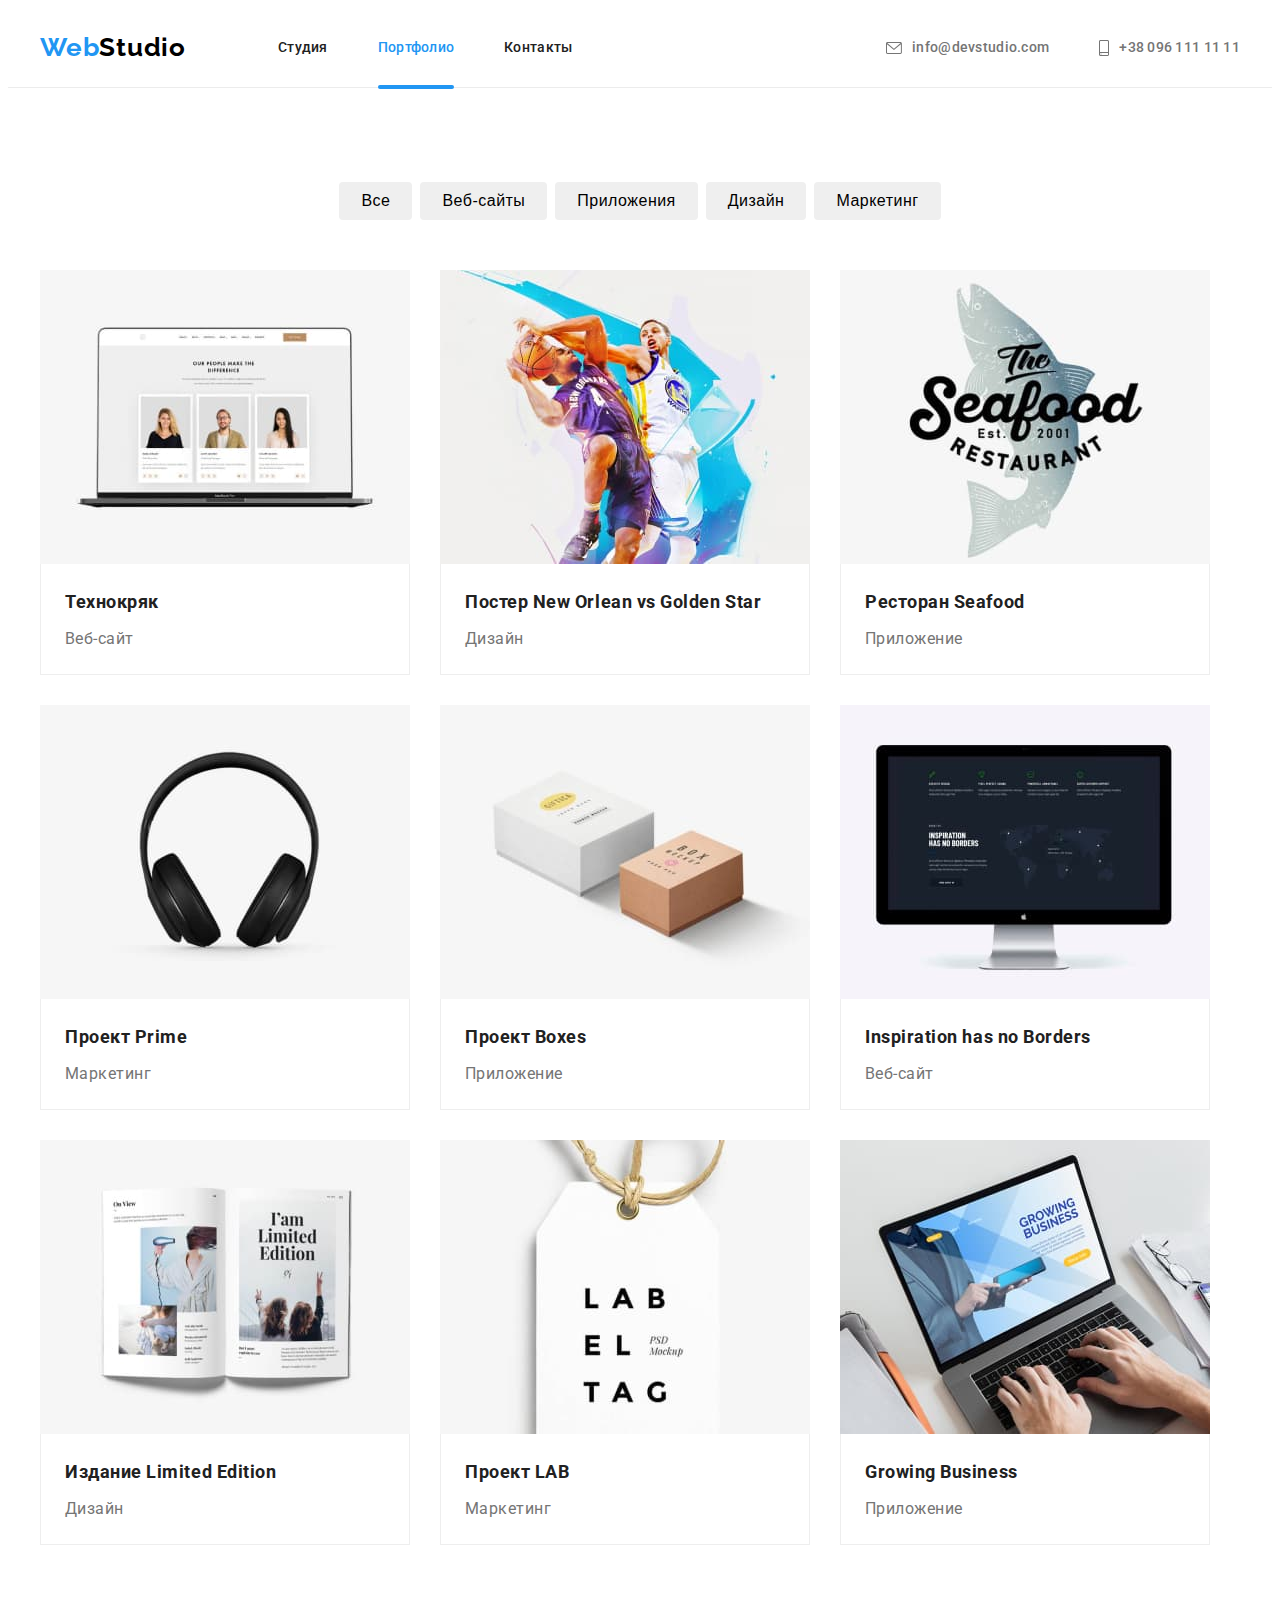
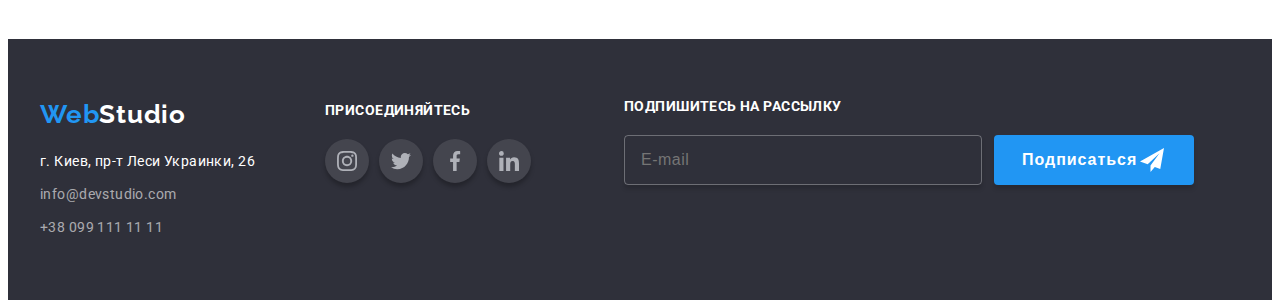
==== commit 6891d9b4: "fix header contacts" ====
--- a/portfolio.html
+++ b/portfolio.html
@@ -26,7 +26,7 @@
   <body>
     <!-- Шапка -->
     <header class="header">
-      <!--Главная навигация-->
+      <!-- Главная навигация -->
       <div class="header__container container">
         <nav class="main-nav">
           <a href="./index.html" class="logo main-nav__logo">
@@ -44,8 +44,8 @@
             </li>
           </ul>
         </nav>
-        <!--Контакты-->
-        <ul class="site-nav contacts">
+        <!-- Контакты -->
+        <ul class="contacts">
           <li class="contacts__item">
             <a class="contacts__link link" href="mailto:info@devstudio.com">
               <svg class="contacts__icon" width="16" height="12">
--- a/css/portfolio.min.css
+++ b/css/portfolio.min.css
@@ -1,4 +1,4 @@
 .visually-hidden{position:absolute;width:1px;height:1px;margin:-1px;border:0;padding:0;white-space:nowrap;clip-path:inset(100%);clip:rect(0 0 0 0);overflow:hidden}:root{--header-color: #ececec;--footer-color: #2f303a;--primary-text-color: #757575;--secondary-text-color: #212121;--third-text-color: #ffffff;--button-white-color: #eeeeee;--card-border-color: #eeeeee;--modal-border-color: rgba(0, 0, 0, 0.1);--checkbox-border-color: #2a2a2a;--main-accent-color: #2196f3;--secondary-accent-color: #188ce8;--primary-bg-color: #e5e5e5;--secondary-bg-color: #f5f4fa;--banner-bg-color: #c4c4c4;--social-bg-color: rgba(255, 255, 255, 0.1);--card-bg-color: rgba(47, 48, 58, 0.8);--card-portfolio-bg-color: rgba(33, 150, 243, 0.9);--backdrop-color: rgba(0, 0, 0, 0.2);--black-color: #000000;--address-color: rgba(255, 255, 255, 0.6);--primary-icon-color: #afb1b8;--start-color: rgba(47, 48, 58, 0.4);--end-color: rgba(47, 48, 58, 0.4);--shadow-primary: 0px 3px 1px rgba(0, 0, 0, 0.1),
     0px 1px 2px rgba(0, 0, 0, 0.08), 0px 2px 2px rgba(0, 0, 0, 0.12);--shadow-secondary: 0px 1px 3px rgba(0, 0, 0, 0.12),
-    0px 1px 1px rgba(0, 0, 0, 0.14), 0px 2px 1px rgba(0, 0, 0, 0.2);--shadow-third: 0px 4px 4px rgba(0, 0, 0, 0.25)}body{color:var(--primary-text-color);font-family:'roboto', sans-serif;font-weight:400;font-size:14px;line-height:1.71;letter-spacing:0.03em}img{display:block;max-width:100%;height:auto}a{text-decoration:none;display:inline-block}ul{list-style-type:none;margin:0;padding:0}.section{padding-top:94px;padding-bottom:94px}.container{width:1200px;margin:0 auto;padding-left:15px;padding-right:15px}.container.no-padding{padding-top:0;padding-bottom:0}.filter-button{cursor:pointer;height:38px;padding:6px 22px;font-weight:500;font-size:16px;line-height:1.62;text-align:center;letter-spacing:0.03em;color:var(--black-color);border:none;border-radius:4px;transition:color 250ms cubic-bezier(0.4, 0, 0.2, 1),background-color 250ms cubic-bezier(0.4, 0, 0.2, 1),box-shadow 250ms cubic-bezier(0.4, 0, 0.2, 1)}.filter-button:hover,.filter-button:focus{color:var(--third-text-color);background-color:var(--main-accent-color);box-shadow:var(--shadow-primary)}.filter-button:active{background-color:var(--secondary-accent-color);box-shadow:0px 7px 2px 4px var(--shadow-primary);transform:translateY(4px)}.logo{width:145px;height:31px;font-family:'raleway', sans-serif;font-style:normal;font-weight:700;font-size:26px;line-height:1.19;letter-spacing:0.03em;color:var(--main-accent-color)}.main-nav__logo--black{color:var(--black-color)}.logo--white{color:var(--third-text-color)}.header{padding-top:24px;padding-bottom:24px;border-bottom:1px solid var(--header-color)}.header__container{display:flex;align-items:center}.main-nav{display:flex;align-items:center}.site-nav{display:flex;align-items:center}.site-nav:hover,.site-nav:focus{color:var(--main-accent-color)}.site-nav__item{position:relative}.site-nav__item:not(:last-child){margin-right:50px}.link.current::after{position:absolute;content:'';width:100%;height:4px;top:49px;left:0;border-radius:2px;background:var(--main-accent-color)}.main-nav__logo{margin-right:93px}.site-nav__link{font-weight:500;font-size:14px;line-height:1.14;letter-spacing:0.02em;color:var(--secondary-text-color);transition:color 250ms cubic-bezier(0.4, 0, 0.2, 1)}.site-nav__link:hover,.site-nav__link:focus{color:var(--main-accent-color)}.site-nav__link.current{color:var(--main-accent-color)}.contacts{display:flex;align-items:center;margin-left:auto}.contacts .contacts__item{position:relative}.contacts .contacts__item:not(:last-child){margin-right:50px}.contacts .contacts__link{display:flex;align-items:center;margin-left:auto;height:16px;color:var(--primary-text-color)}.contacts__icon{fill:currentColor;margin-right:10px;transform:rotateZ(0deg);transition:transform 1250ms cubic-bezier(0.4, 0, 0.2, 1)}.link:hover .contacts__icon,.link:focus .contacts__icon{transform:rotateZ(360deg)}.filter{display:flex;justify-content:center;margin-top:0;margin-bottom:50px}.filter__item:not(:last-child){margin-right:8px}.card-list{display:flex;flex-wrap:wrap;margin-left:-30px;margin-top:-30px}.card-list__item{flex-basis:calc((100% - 90px) / 3);margin-top:30px;margin-left:30px;max-width:370px}.card-list__link{display:block;padding-top:0;transition:box-shadow 250ms cubic-bezier(0.4, 0, 0.2, 1)}.card-list__link:hover,.card-list__link:focus{box-shadow:var(--shadow-secondary)}.card-list__thumb{position:relative;overflow:hidden}.card-list__overlay{position:absolute;top:0;left:0;width:100%;height:100%;background:var(--card-portfolio-bg-color);opacity:0;transform:translateY(100%);transition:transform 250ms cubic-bezier(0.4, 0, 0.2, 1),opacity 250ms cubic-bezier(0.4, 0, 0.2, 1)}.card-list__link:hover .card-list__overlay,.card-list__link:focus .card-list__overlay{transform:translateY(0);opacity:1}.card-list__overlay-text{margin:0;padding:63px 24px;font-size:18px;line-height:1.56;color:var(--third-text-color);overflow:auto}.card-list__blank{padding:20px 24px;border-bottom:1px solid var(--card-border-color);border-left:1px solid var(--card-border-color);border-right:1px solid var(--card-border-color)}.card-list__name{margin-top:0;margin-bottom:4px;font-weight:700;font-size:18px;line-height:2;letter-spacing:0.03em;color:var(--secondary-text-color)}.card-list__text{margin-top:0;margin-bottom:0;font-size:16px;line-height:1.87;letter-spacing:0.03em;color:var(--primary-text-color)}.footer{display:flex;padding-top:60px;padding-bottom:60px;background-color:var(--footer-color)}.footer__container{display:flex}.footer__logo{margin-top:0;margin-bottom:20px}.address__container{align-items:center;margin-right:70px}.address{font-style:normal}.address__text{margin-top:0;margin-bottom:9px;color:var(--third-text-color);font-weight:400;font-size:14px;line-height:1.71;letter-spacing:0.03em}.address__item{margin-top:0}.address__item:not(:last-child){margin-bottom:9px}.address__link{color:var(--address-color);font-weight:400;font-size:14px;line-height:1.71;letter-spacing:0.03em;transition:color 250ms cubic-bezier(0.4, 0, 0.2, 1)}.address__list .address__link:hover,.address__list .address__link:focus{color:var(--main-accent-color)}.join-container{align-items:center;margin-right:93px}.join-text{display:inline-block;margin-bottom:20px;font-weight:700;line-height:1.14;text-transform:uppercase;color:var(--third-text-color)}.join{display:flex}.join__item{border-radius:50%}.join__item:not(:last-child){margin-right:10px}.join__link{display:flex;width:44px;height:44px;border-radius:50%;justify-content:center;align-items:center;color:var(--primary-icon-color);background-color:var(--social-bg-color);box-shadow:var(--shadow-third);transform:rotateZ(0deg);transition:color 250ms cubic-bezier(0.4, 0, 0.2, 1),background-color 250ms cubic-bezier(0.4, 0, 0.2, 1),transform 1250ms cubic-bezier(0.4, 0, 0.2, 1)}.join__link:hover,.join__link:focus{color:var(--third-text-color);background-color:var(--main-accent-color);transform:rotateZ(-360deg)}.join__icon{fill:currentColor}.subscription-container{align-items:center}.subscription{display:flex;justify-content:center;flex-direction:column;align-items:flex-start;position:relative}.subscription__label{margin-bottom:20px;font-weight:700;font-size:14px;line-height:1.14;text-transform:uppercase;color:var(--third-text-color)}.subscription__label:hover{cursor:pointer}.subscription__input{display:flex;align-items:center;width:358px;height:50px;margin-right:12px;padding:15px 16px;font-size:16px;line-height:1.25;letter-spacing:0.03em;color:rgba(255,255,255,0.6);background-color:transparent;border:1px solid rgba(255,255,255,0.3);box-sizing:border-box;box-shadow:0px 4px 4px rgba(0,0,0,0.15);border-radius:4px;outline:none;transition:border-color 250ms cubic-bezier(0.4, 0, 0.2, 1)}.subscription__input:focus{border-color:var(--main-accent-color)}.subscription-button{position:absolute;bottom:0;right:-200px;display:flex;align-items:center;justify-content:left;overflow:hidden;min-width:200px;height:50px;margin-bottom:0;padding:10px 28px;border:0em;border-radius:4px;cursor:pointer;font-weight:700;font-size:16px;line-height:1.87;letter-spacing:0.06em;color:var(--third-text-color);background-color:var(--main-accent-color);box-shadow:0px 4px 4px rgba(0,0,0,0.15);transition:background-color 250ms cubic-bezier(0.4, 0, 0.2, 1)}.subscription-button:hover,.subscription-button:focus{background-color:var(--secondary-accent-color)}.subscription-button:active{background-color:var(--secondary-accent-color);box-shadow:0px 7px 2px 4px var(--shadow-primary);transform:translateY(4px)}.subscription-button__icon{position:absolute;right:15%;top:50%;fill:currentColor;transform:translateY(-50%);transition:transform 1250ms cubic-bezier(0.4, 0, 0.2, 1)}.subscription-button:hover .subscription-button__icon,.subscription-button:focus .subscription-button__icon{transform:translateY(-50%) rotateX(180deg)}
+    0px 1px 1px rgba(0, 0, 0, 0.14), 0px 2px 1px rgba(0, 0, 0, 0.2);--shadow-third: 0px 4px 4px rgba(0, 0, 0, 0.25)}body{color:var(--primary-text-color);font-family:'roboto', sans-serif;font-weight:400;font-size:14px;line-height:1.71;letter-spacing:0.03em}img{display:block;max-width:100%;height:auto}a{text-decoration:none;display:inline-block}ul{list-style-type:none;margin:0;padding:0}.section{padding-top:94px;padding-bottom:94px}.container{width:1200px;margin:0 auto;padding-left:15px;padding-right:15px}.container.no-padding{padding-top:0;padding-bottom:0}.filter-button{cursor:pointer;height:38px;padding:6px 22px;font-weight:500;font-size:16px;line-height:1.62;text-align:center;letter-spacing:0.03em;color:var(--black-color);border:none;border-radius:4px;transition:color 250ms cubic-bezier(0.4, 0, 0.2, 1),background-color 250ms cubic-bezier(0.4, 0, 0.2, 1),box-shadow 250ms cubic-bezier(0.4, 0, 0.2, 1)}.filter-button:hover,.filter-button:focus{color:var(--third-text-color);background-color:var(--main-accent-color);box-shadow:var(--shadow-primary)}.filter-button:active{color:var(--third-text-color);background-color:var(--secondary-accent-color);box-shadow:0px 7px 2px 4px var(--shadow-primary);transform:translateY(4px)}.logo{width:145px;height:31px;font-family:'raleway', sans-serif;font-style:normal;font-weight:700;font-size:26px;line-height:1.19;letter-spacing:0.03em;color:var(--main-accent-color)}.main-nav__logo--black{color:var(--black-color)}.logo--white{color:var(--third-text-color)}.header{padding-top:24px;padding-bottom:24px;border-bottom:1px solid var(--header-color)}.header__container{display:flex;align-items:center}.main-nav{display:flex;align-items:center}.site-nav{display:flex;align-items:center}.site-nav:hover,.site-nav:focus{color:var(--main-accent-color)}.site-nav__item{position:relative}.site-nav__item:not(:last-child){margin-right:50px}.link.current::after{position:absolute;content:'';width:100%;height:4px;top:49px;left:0;border-radius:2px;background:var(--main-accent-color)}.main-nav__logo{margin-right:93px}.site-nav__link{font-weight:500;font-size:14px;line-height:1.14;letter-spacing:0.02em;color:var(--secondary-text-color);transition:color 250ms cubic-bezier(0.4, 0, 0.2, 1)}.site-nav__link:hover,.site-nav__link:focus{color:var(--main-accent-color)}.site-nav__link.current{color:var(--main-accent-color)}.contacts{display:flex;align-items:center;margin-left:auto}.contacts:hover,.contacts:focus{color:var(--main-accent-color)}.contacts .contacts__item{position:relative}.contacts .contacts__item:not(:last-child){margin-right:50px}.contacts .contacts__link{display:flex;align-items:center;margin-left:auto;height:16px}.contacts__link{font-weight:500;font-size:14px;line-height:1.14;letter-spacing:0.02em;color:var(--primary-text-color);transition:color 250ms cubic-bezier(0.4, 0, 0.2, 1)}.contacts__link:hover,.contacts__link:focus{color:var(--main-accent-color)}.contacts__icon{fill:currentColor;margin-right:10px;transform:rotateZ(0deg);transition:transform 1250ms cubic-bezier(0.4, 0, 0.2, 1)}.link:hover .contacts__icon,.link:focus .contacts__icon{transform:rotateZ(360deg)}.filter{display:flex;justify-content:center;margin-top:0;margin-bottom:50px}.filter__item:not(:last-child){margin-right:8px}.card-list{display:flex;flex-wrap:wrap;margin-left:-30px;margin-top:-30px}.card-list__item{flex-basis:calc((100% - 90px) / 3);margin-top:30px;margin-left:30px;max-width:370px}.card-list__link{display:block;padding-top:0;transition:box-shadow 250ms cubic-bezier(0.4, 0, 0.2, 1)}.card-list__link:hover,.card-list__link:focus{box-shadow:var(--shadow-secondary)}.card-list__thumb{position:relative;overflow:hidden}.card-list__overlay{position:absolute;top:0;left:0;width:100%;height:100%;background:var(--card-portfolio-bg-color);opacity:0;transform:translateY(100%);transition:transform 250ms cubic-bezier(0.4, 0, 0.2, 1),opacity 250ms cubic-bezier(0.4, 0, 0.2, 1)}.card-list__link:hover .card-list__overlay,.card-list__link:focus .card-list__overlay{transform:translateY(0);opacity:1}.card-list__overlay-text{margin:0;padding:63px 24px;font-size:18px;line-height:1.56;color:var(--third-text-color);overflow:auto}.card-list__blank{padding:20px 24px;border-bottom:1px solid var(--card-border-color);border-left:1px solid var(--card-border-color);border-right:1px solid var(--card-border-color)}.card-list__name{margin-top:0;margin-bottom:4px;font-weight:700;font-size:18px;line-height:2;letter-spacing:0.03em;color:var(--secondary-text-color)}.card-list__text{margin-top:0;margin-bottom:0;font-size:16px;line-height:1.87;letter-spacing:0.03em;color:var(--primary-text-color)}.footer{display:flex;padding-top:60px;padding-bottom:60px;background-color:var(--footer-color)}.footer__container{display:flex}.footer__logo{margin-top:0;margin-bottom:20px}.address__container{align-items:center;margin-right:70px}.address{font-style:normal}.address__text{margin-top:0;margin-bottom:9px;color:var(--third-text-color);font-weight:400;font-size:14px;line-height:1.71;letter-spacing:0.03em}.address__item{margin-top:0}.address__item:not(:last-child){margin-bottom:9px}.address__link{color:var(--address-color);font-weight:400;font-size:14px;line-height:1.71;letter-spacing:0.03em;transition:color 250ms cubic-bezier(0.4, 0, 0.2, 1)}.address__list .address__link:hover,.address__list .address__link:focus{color:var(--main-accent-color)}.join-container{align-items:center;margin-right:93px}.join-text{display:inline-block;margin-bottom:20px;font-weight:700;line-height:1.14;text-transform:uppercase;color:var(--third-text-color)}.join{display:flex}.join__item{border-radius:50%}.join__item:not(:last-child){margin-right:10px}.join__link{display:flex;width:44px;height:44px;border-radius:50%;justify-content:center;align-items:center;color:var(--primary-icon-color);background-color:var(--social-bg-color);box-shadow:var(--shadow-third);transform:rotateZ(0deg);transition:color 250ms cubic-bezier(0.4, 0, 0.2, 1),background-color 250ms cubic-bezier(0.4, 0, 0.2, 1),transform 1250ms cubic-bezier(0.4, 0, 0.2, 1)}.join__link:hover,.join__link:focus{color:var(--third-text-color);background-color:var(--main-accent-color);transform:rotateZ(-360deg)}.join__icon{fill:currentColor}.subscription-container{align-items:center}.subscription{display:flex;justify-content:center;flex-direction:column;align-items:flex-start;position:relative}.subscription__label{margin-bottom:20px;font-weight:700;font-size:14px;line-height:1.14;text-transform:uppercase;color:var(--third-text-color)}.subscription__label:hover{cursor:pointer}.subscription__input{display:flex;align-items:center;width:358px;height:50px;margin-right:12px;padding:15px 16px;font-size:16px;line-height:1.25;letter-spacing:0.03em;color:rgba(255,255,255,0.6);background-color:transparent;border:1px solid rgba(255,255,255,0.3);box-sizing:border-box;box-shadow:0px 4px 4px rgba(0,0,0,0.15);border-radius:4px;outline:none;transition:border-color 250ms cubic-bezier(0.4, 0, 0.2, 1)}.subscription__input:focus{border-color:var(--main-accent-color)}.subscription-button{position:absolute;bottom:0;right:-200px;display:flex;align-items:center;justify-content:left;overflow:hidden;min-width:200px;height:50px;margin-bottom:0;padding:10px 28px;border:0em;border-radius:4px;cursor:pointer;font-weight:700;font-size:16px;line-height:1.87;letter-spacing:0.06em;color:var(--third-text-color);background-color:var(--main-accent-color);box-shadow:0px 4px 4px rgba(0,0,0,0.15);transition:background-color 250ms cubic-bezier(0.4, 0, 0.2, 1)}.subscription-button:hover,.subscription-button:focus{background-color:var(--secondary-accent-color)}.subscription-button:active{background-color:var(--secondary-accent-color);box-shadow:0px 7px 2px 4px var(--shadow-primary);transform:translateY(4px)}.subscription-button__icon{position:absolute;right:15%;top:50%;fill:currentColor;transform:translateY(-50%);transition:transform 1250ms cubic-bezier(0.4, 0, 0.2, 1)}.subscription-button:hover .subscription-button__icon,.subscription-button:focus .subscription-button__icon{transform:translateY(-50%) rotateX(180deg)}
 /*# sourceMappingURL=portfolio.min.css.map */